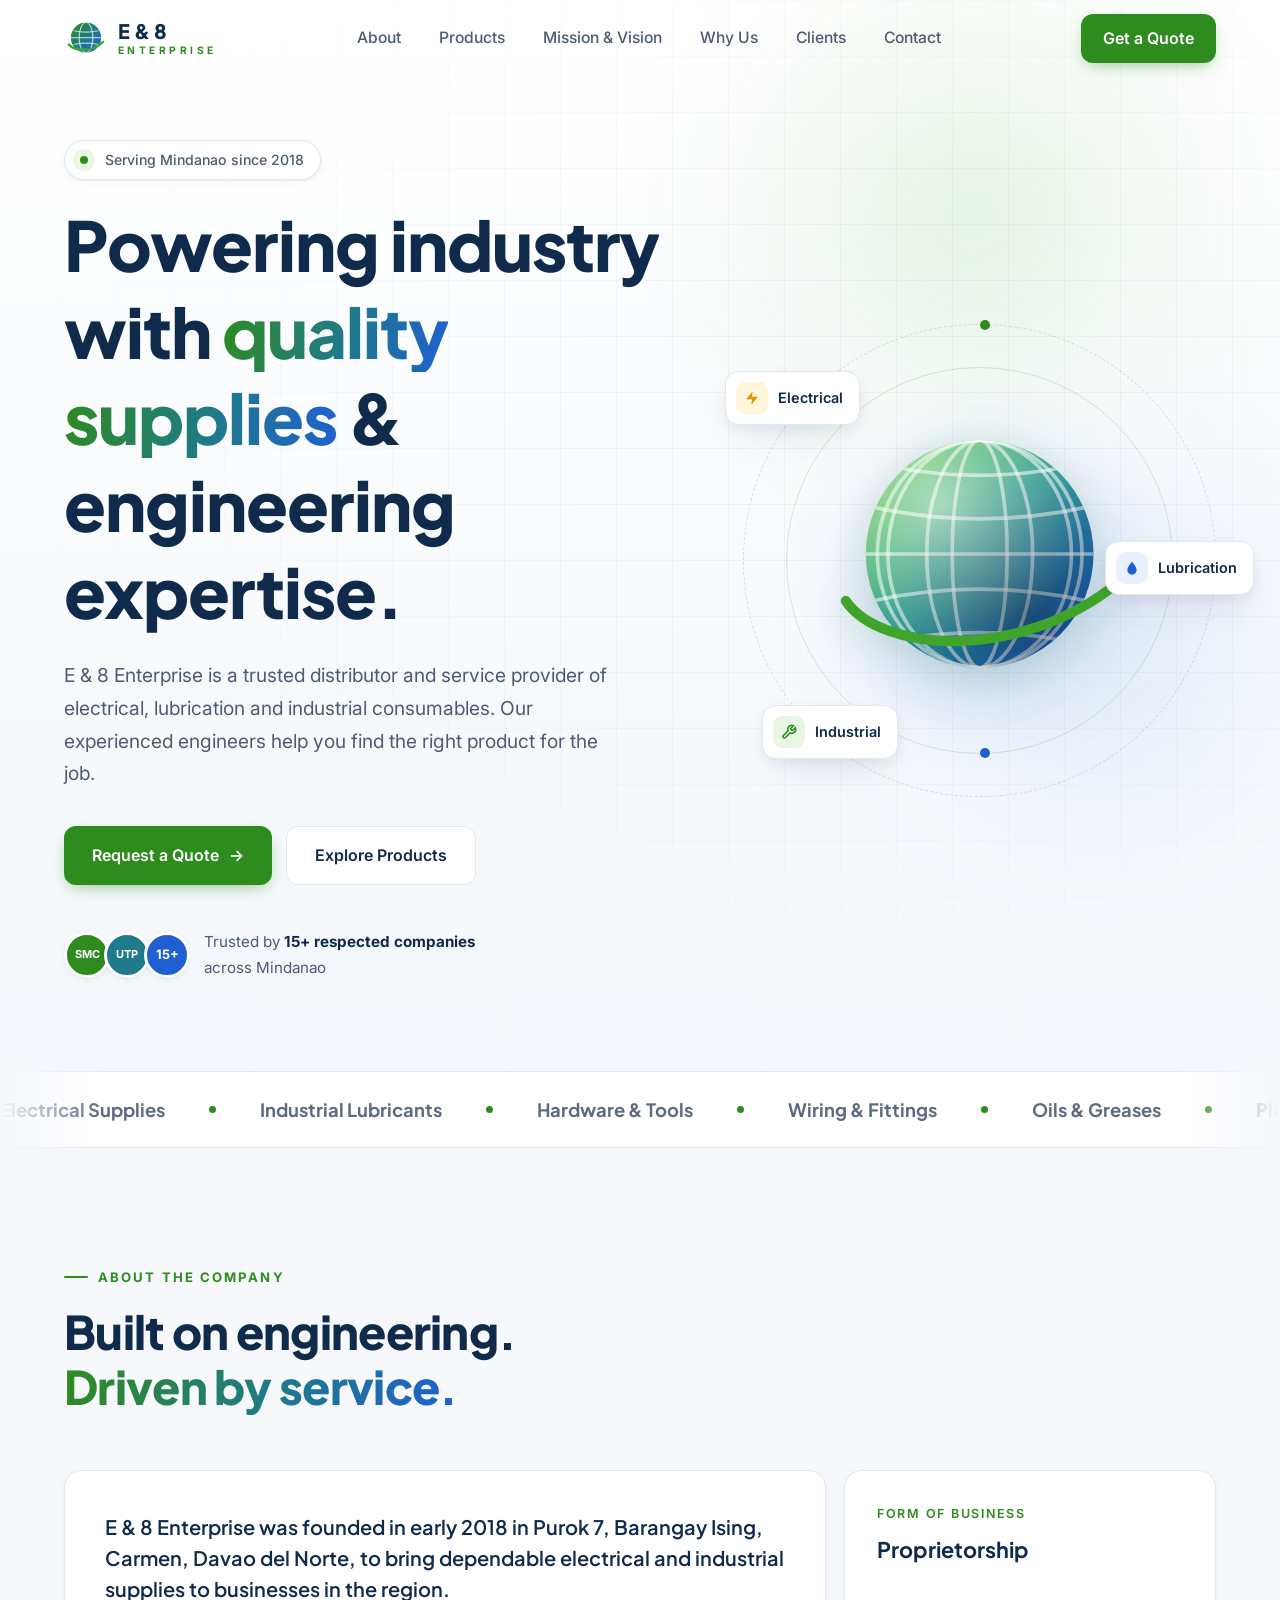
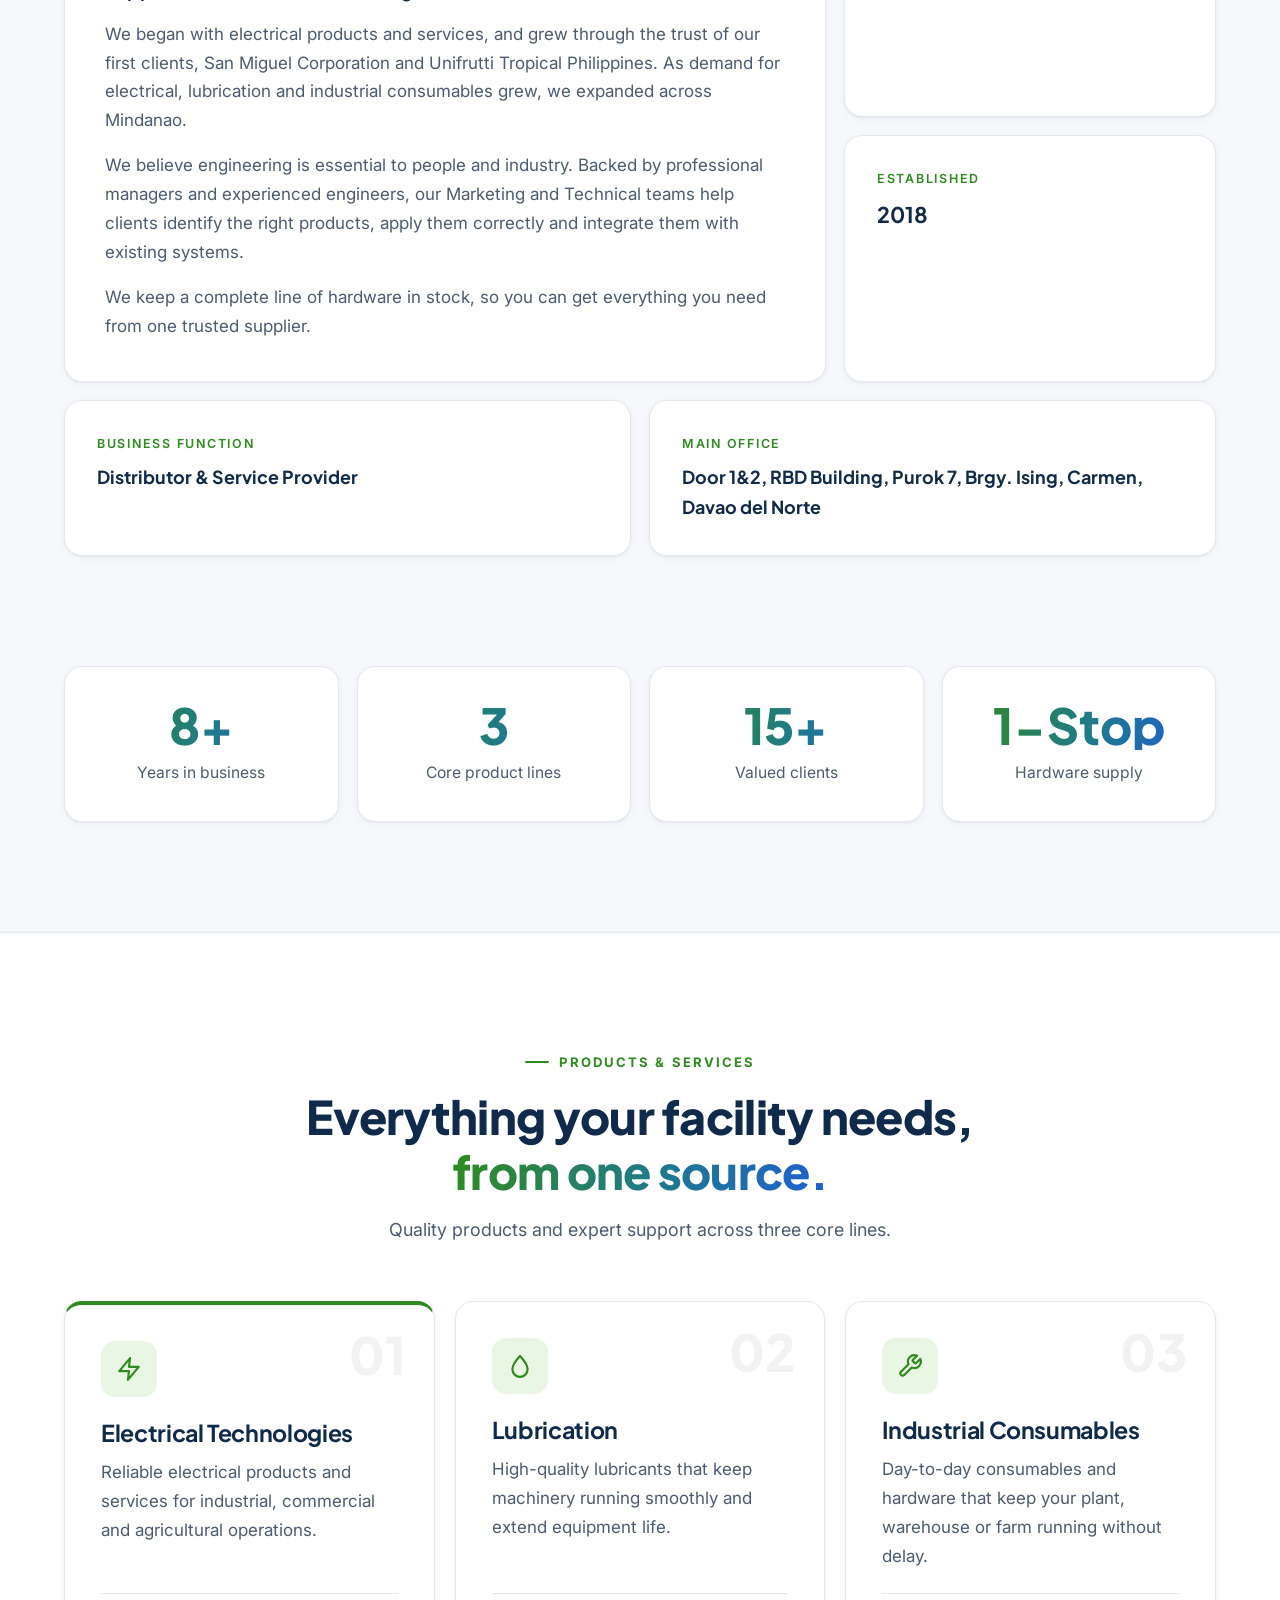
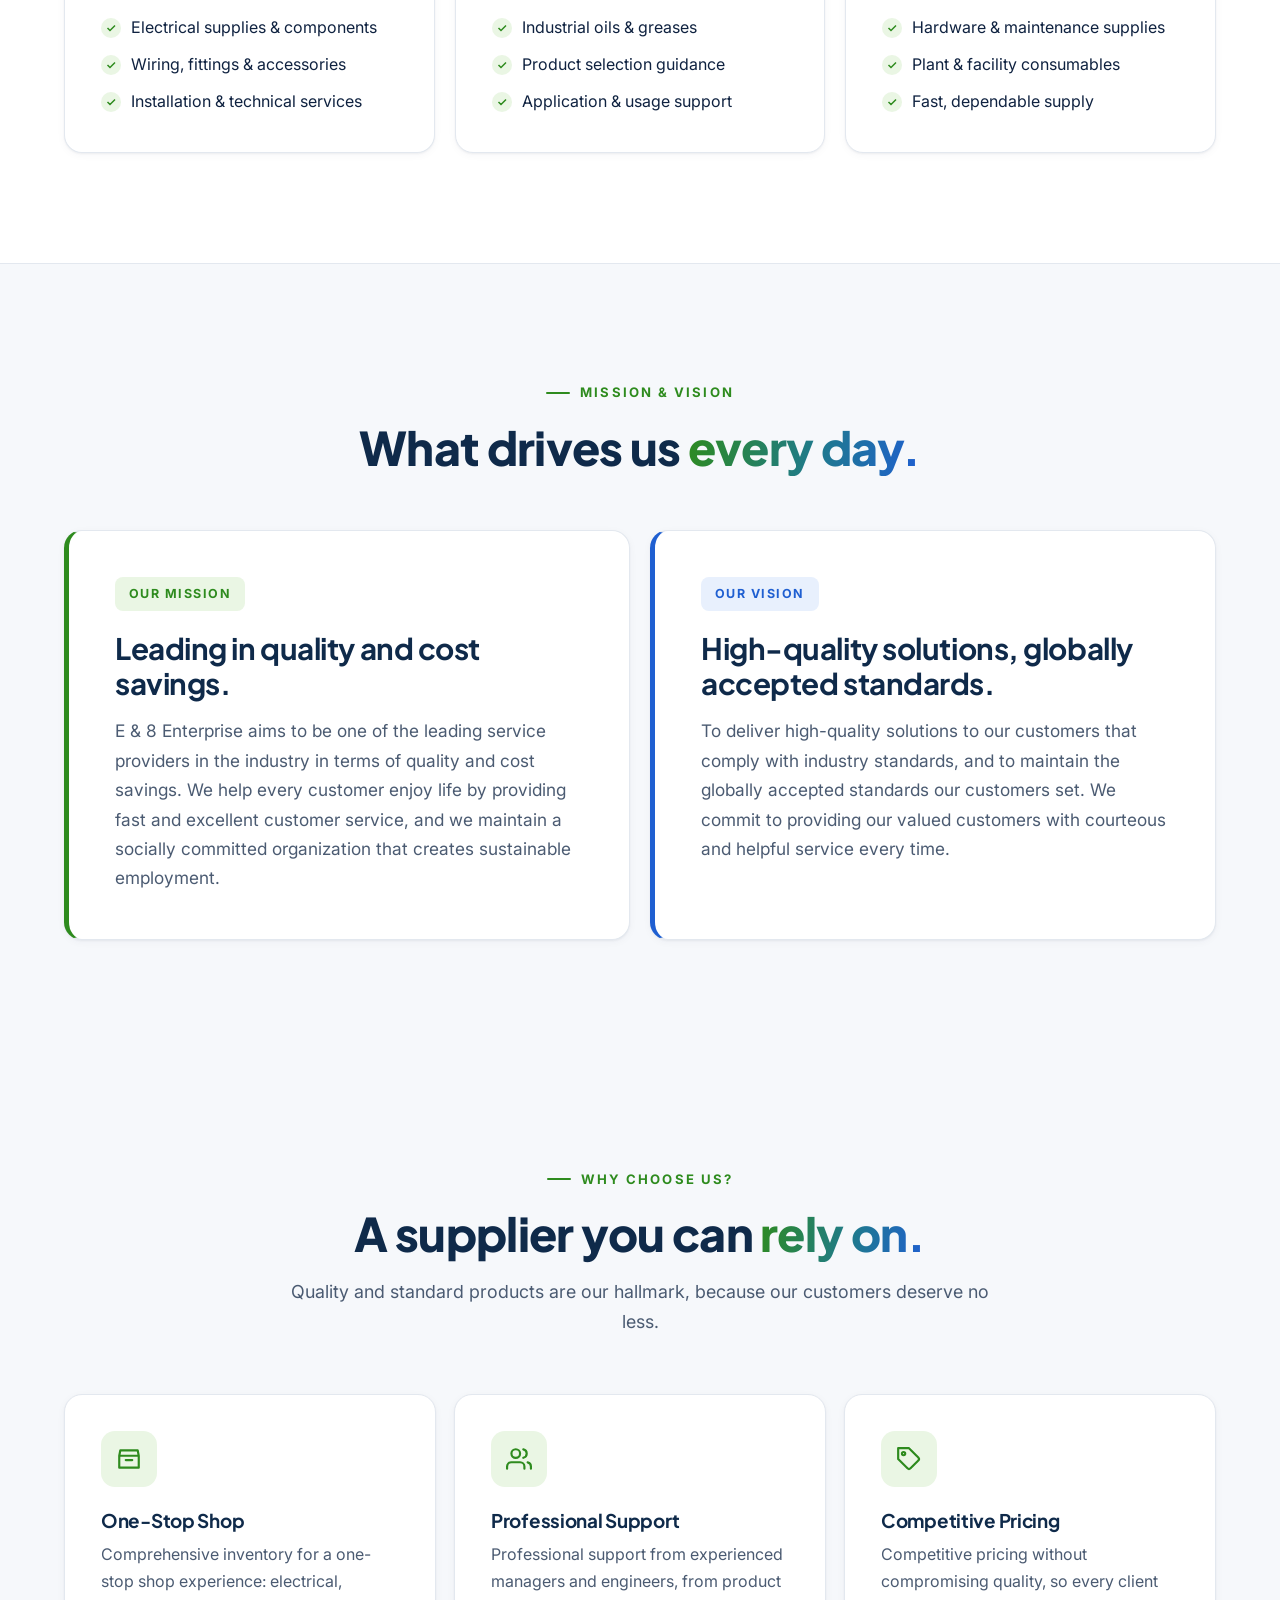
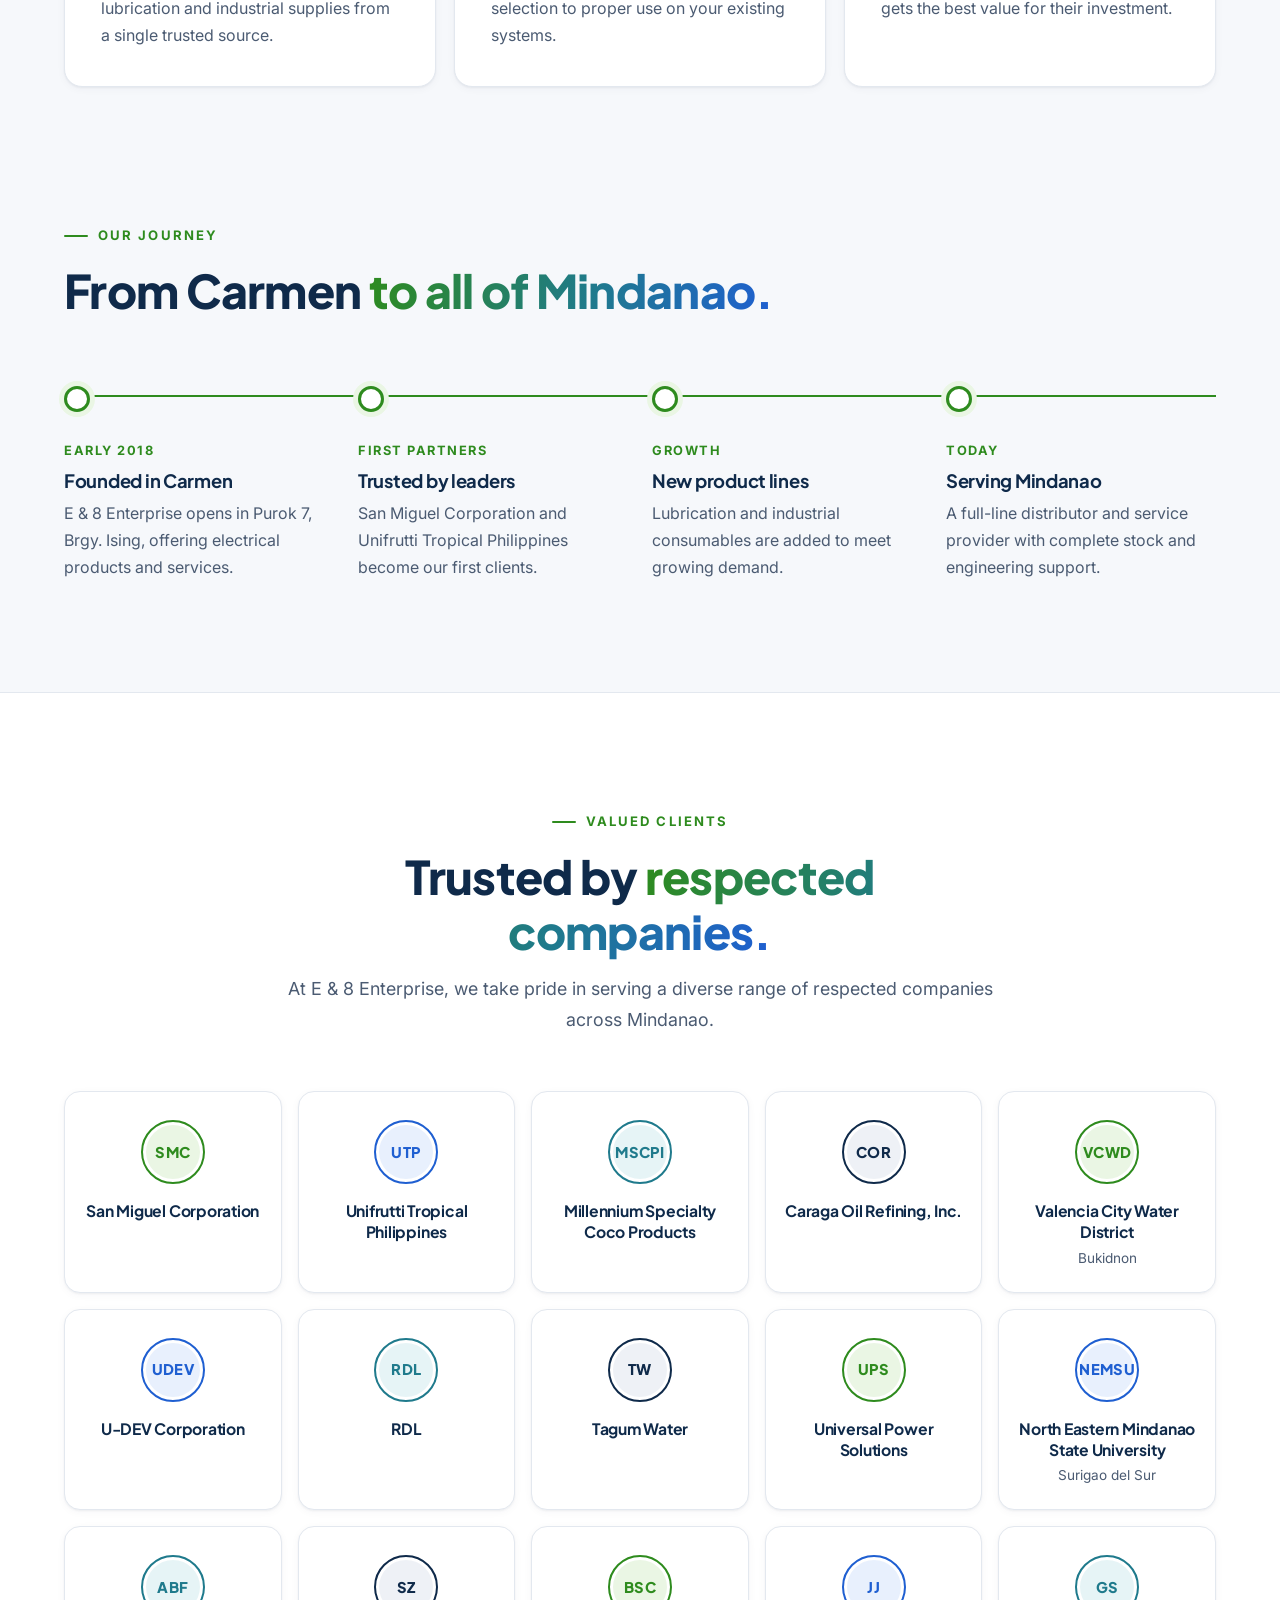
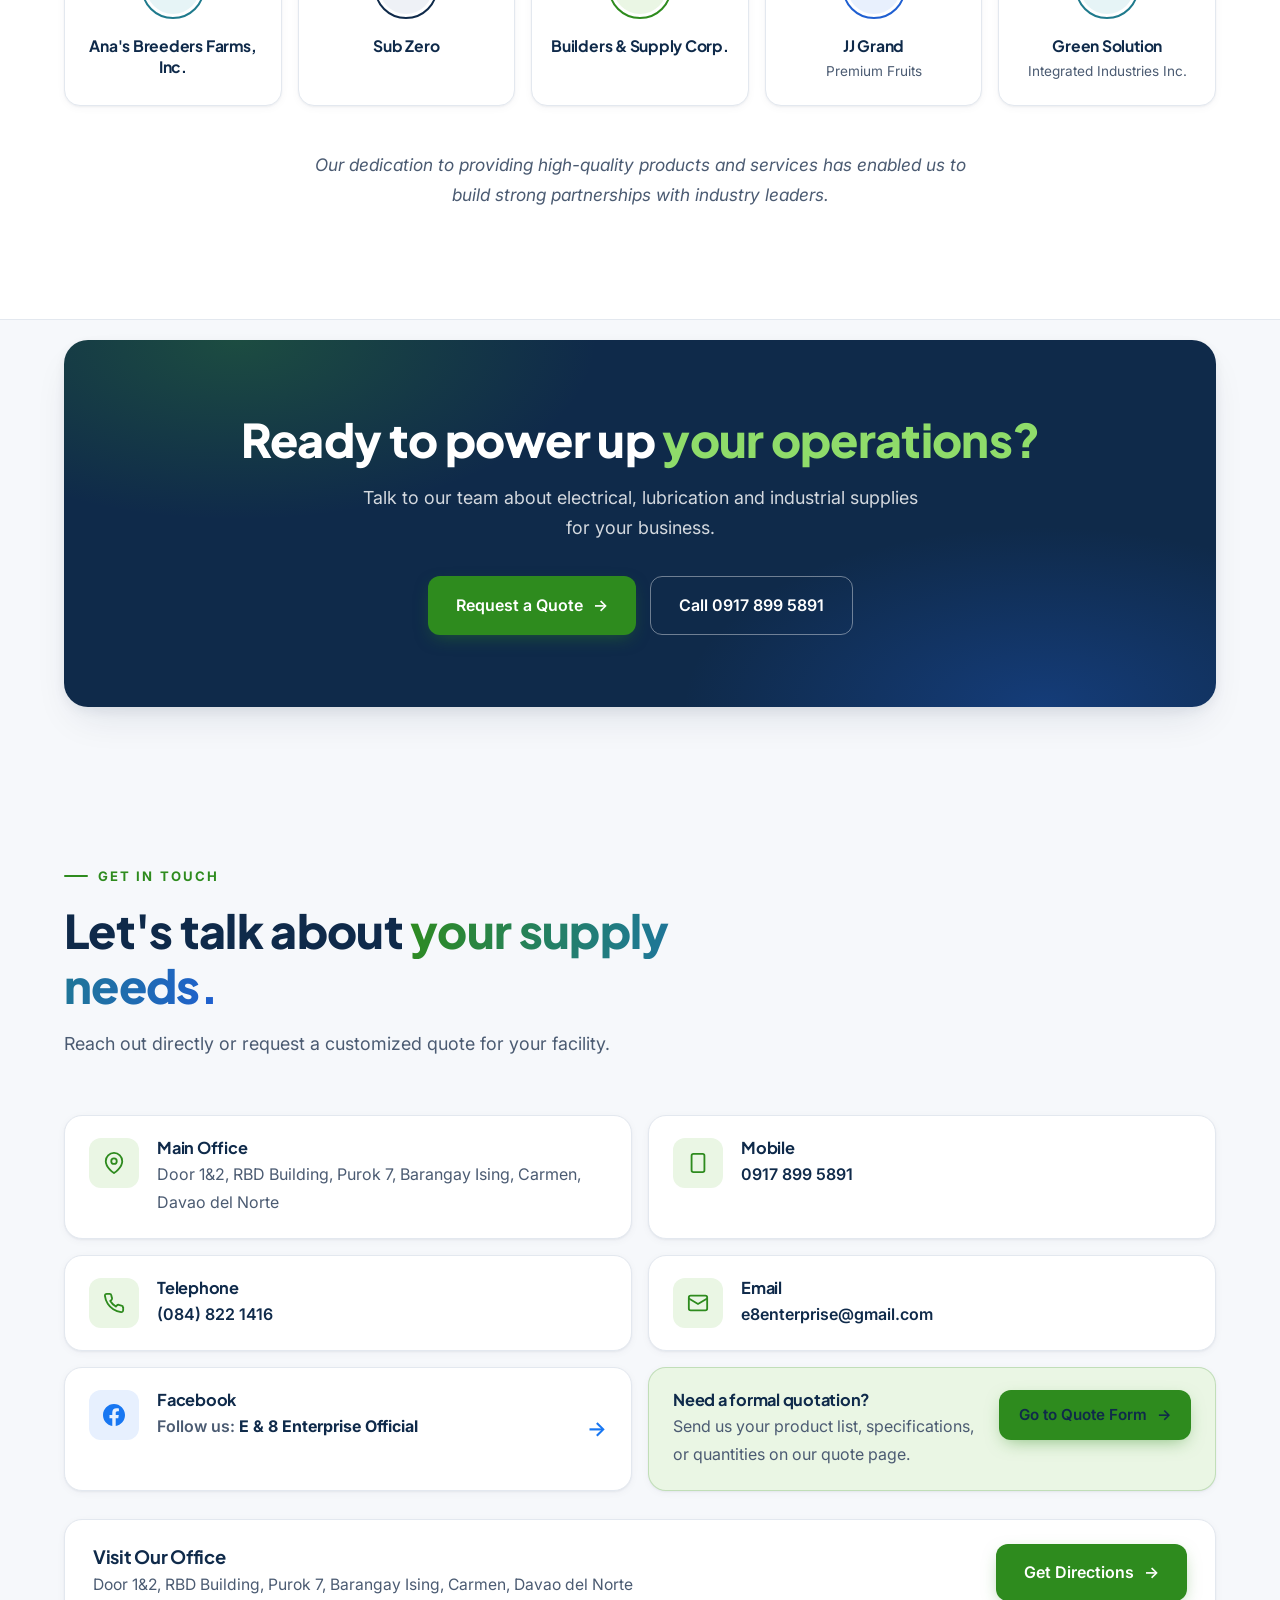
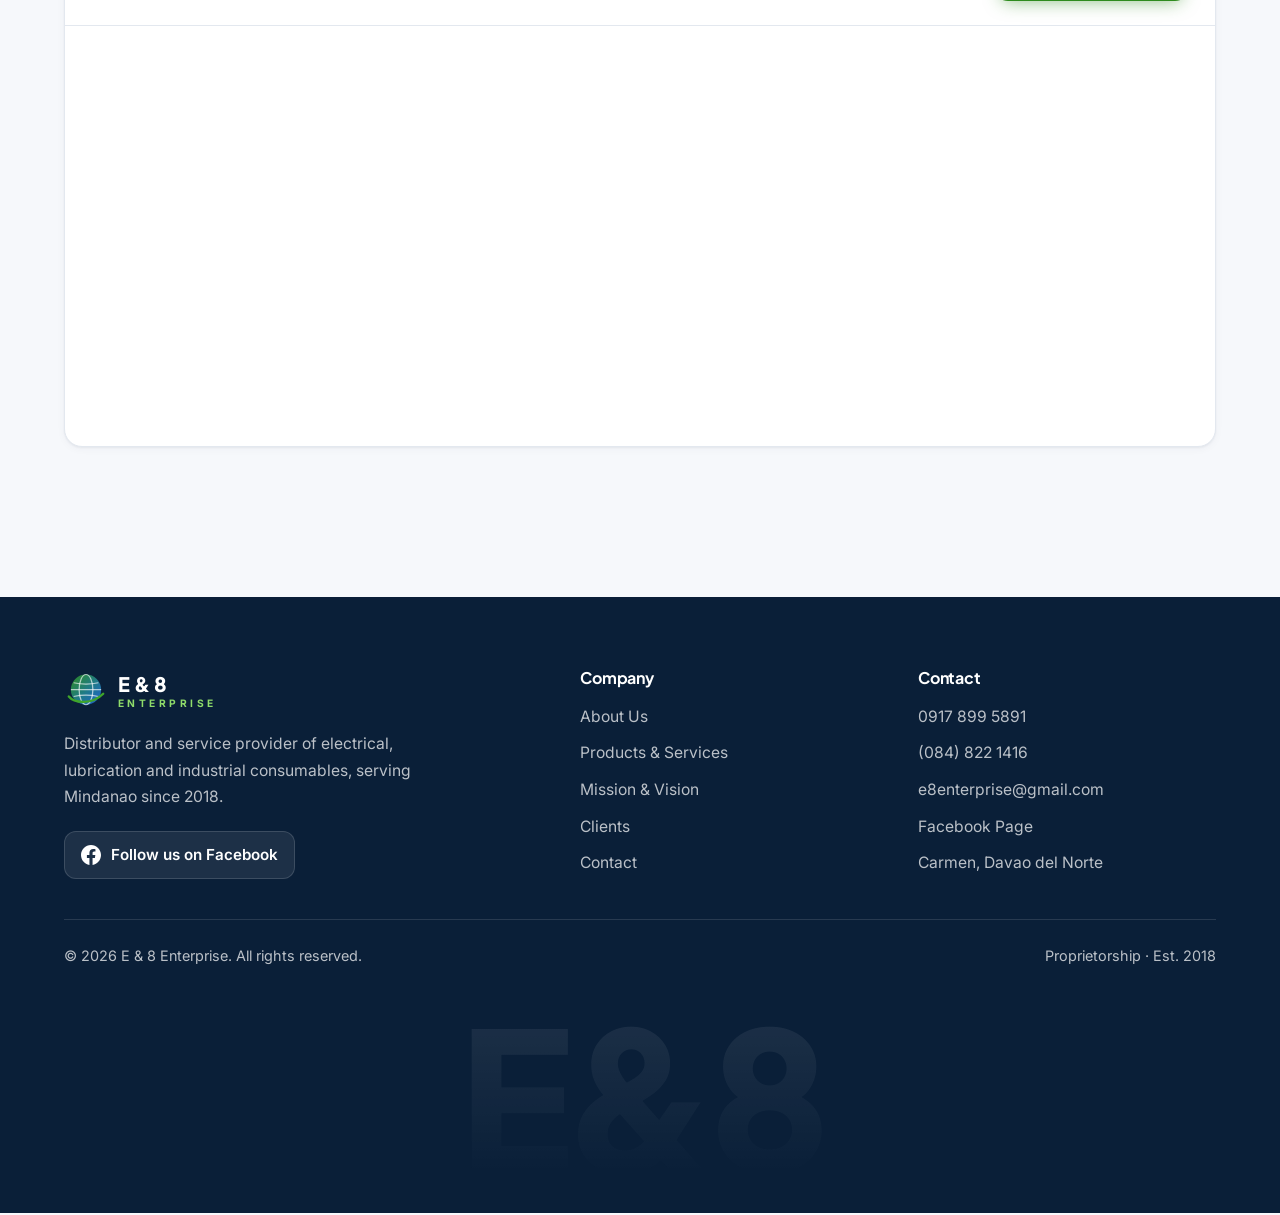
==== index.html @ b22566cd "Add files via upload" ====
<!doctype html>
<html lang="en">
<head>
  <meta charset="utf-8">
  <meta name="viewport" content="width=device-width, initial-scale=1, viewport-fit=cover">
  <title>E &amp; 8 Enterprise | Electrical, Lubrication &amp; Industrial Supply</title>
  <meta name="description" content="E &amp; 8 Enterprise is a distributor and service provider of electrical, lubrication and industrial consumables in Carmen, Davao del Norte, serving all of Mindanao since 2018.">
  <meta name="theme-color" content="#ffffff">

  <!-- Open Graph / Social Sharing -->
  <meta property="og:type" content="website">
  <meta property="og:title" content="E &amp; 8 Enterprise | Electrical, Lubrication &amp; Industrial Supply">
  <meta property="og:description" content="Trusted distributor and service provider of electrical, lubrication and industrial consumables serving Mindanao since 2018.">
  <meta property="og:locale" content="en_PH">

  <!-- Inline SVG Favicon -->
  <link rel="icon" type="image/svg+xml" href="data:image/svg+xml,%3Csvg xmlns='http://www.w3.org/2000/svg' viewBox='0 0 64 64'%3E%3Cdefs%3E%3ClinearGradient id='g' x1='0' y1='0' x2='1' y2='1'%3E%3Cstop offset='0%25' stop-color='%232e8b1e'/%3E%3Cstop offset='55%25' stop-color='%231f7a8c'/%3E%3Cstop offset='100%25' stop-color='%231f5fd1'/%3E%3C/linearGradient%3E%3C/defs%3E%3Ccircle cx='32' cy='30' r='22' fill='url(%23g)'/%3E%3Cellipse cx='32' cy='30' rx='10' ry='22' fill='none' stroke='%23fff' stroke-width='1.8' stroke-opacity='.65'/%3E%3Cpath d='M10 30h44M14 20q18 4 36 0M14 40q18-4 36 0' fill='none' stroke='%23fff' stroke-width='1.8' stroke-opacity='.65'/%3E%3Cpath d='M7 40c8 10 34 12 50-4' fill='none' stroke='%233fa52a' stroke-width='3.5' stroke-linecap='round'/%3E%3C/svg%3E">

  <!-- Structured Data for Local SEO -->
  <script type="application/ld+json">
  {
    "@context": "https://schema.org",
    "@type": "LocalBusiness",
    "name": "E & 8 Enterprise",
    "foundingDate": "2018",
    "description": "Distributor and service provider of electrical, lubrication and industrial consumables serving Mindanao.",
    "telephone": "+63-917-899-5891",
    "email": "e8enterprise@gmail.com",
    "address": {
      "@type": "PostalAddress",
      "streetAddress": "Door 1&2, RBD Building, Purok 7, Barangay Ising",
      "addressLocality": "Carmen",
      "addressRegion": "Davao del Norte",
      "addressCountry": "PH"
    },
    "sameAs": [
      "https://www.facebook.com/eand8enterpriseofficial"
    ]
  }
  </script>

  <link rel="preconnect" href="https://fonts.googleapis.com">
  <link rel="preconnect" href="https://fonts.gstatic.com" crossorigin>
  <link href="https://fonts.googleapis.com/css2?family=Plus+Jakarta+Sans:wght@500;600;700;800&family=Inter:wght@400;500;600&display=swap" rel="stylesheet">
  <link rel="stylesheet" href="styles.css">
</head>
<body>
  <div class="progress" id="progress"></div>

  <!-- NAV -->
  <div class="nav-wrap" id="navWrap">
    <nav class="nav">
      <a href="index.html" class="logo" aria-label="E &amp; 8 Enterprise home">
        <svg viewBox="0 0 64 64" aria-hidden="true">
          <defs>
            <linearGradient id="logoGrad" x1="0" y1="0" x2="1" y2="1">
              <stop offset="0%" stop-color="#2e8b1e"/>
              <stop offset="55%" stop-color="#1f7a8c"/>
              <stop offset="100%" stop-color="#1f5fd1"/>
            </linearGradient>
          </defs>
          <circle cx="32" cy="30" r="22" fill="url(#logoGrad)"/>
          <ellipse cx="32" cy="30" rx="10" ry="22" fill="none" stroke="#fff" stroke-width="1.8" stroke-opacity=".65"/>
          <path d="M10 30h44M14 20q18 4 36 0M14 40q18-4 36 0" fill="none" stroke="#fff" stroke-width="1.8" stroke-opacity=".65"/>
          <path d="M7 40c8 10 34 12 50-4" fill="none" stroke="#3fa52a" stroke-width="3.5" stroke-linecap="round"/>
        </svg>
        <span><b>E &amp; 8</b><small>ENTERPRISE</small></span>
      </a>

      <ul class="nav-links" id="navLinks">
        <li><a href="#about">About</a></li>
        <li><a href="#products">Products</a></li>
        <li><a href="#mission">Mission &amp; Vision</a></li>
        <li><a href="#why">Why Us</a></li>
        <li><a href="#clients">Clients</a></li>
        <li><a href="#contact">Contact</a></li>
        <li class="menu-fb"><a href="https://www.facebook.com/eand8enterpriseofficial" target="_blank" rel="noopener">Facebook Page</a></li>
      </ul>

      <a href="public.html" class="btn btn-primary nav-cta magnetic" style="padding:11px 22px">Get a Quote</a>
      <button class="menu-btn" id="menuBtn" aria-label="Open menu" aria-expanded="false"></button>
    </nav>
  </div>

  <!-- HERO -->
  <section class="hero" id="home">
    <div class="aurora" aria-hidden="true"><span></span><span></span></div>
    <div class="container">
      <div>
        <span class="pill reveal"><span class="dot"></span>Serving Mindanao since 2018</span>
        <h1 class="split" data-split>Powering industry with <span class="grad-text">quality supplies</span> &amp; engineering expertise.</h1>
        <p class="lead reveal" style="--d:.5s">E &amp; 8 Enterprise is a trusted distributor and service provider of electrical, lubrication and industrial consumables. Our experienced engineers help you find the right product for the job.</p>
        <div class="hero-actions reveal" style="--d:.65s">
          <a href="public.html" class="btn btn-primary magnetic">Request a Quote <span class="arrow">→</span></a>
          <a href="#products" class="btn btn-ghost magnetic">Explore Products</a>
        </div>
        <div class="hero-trust reveal" style="--d:.8s">
          <div class="avatars"><span>SMC</span><span>UTP</span><span>15+</span></div>
          <div>Trusted by <b>15+ respected companies</b><br>across Mindanao</div>
        </div>
      </div>

      <div class="globe-stage reveal" style="--d:.3s" aria-hidden="true">
        <div class="globe-tilt" id="globe">
          <div class="ring"></div>
          <div class="ring r2"></div>
          <svg class="globe-svg" viewBox="0 0 96 96">
            <defs>
              <linearGradient id="gg" x1="0" y1="0" x2="1" y2="1">
                <stop offset="0" stop-color="#6bd43f"/>
                <stop offset=".45" stop-color="#2a9a8a"/>
                <stop offset="1" stop-color="#1a4fd0"/>
              </linearGradient>
              <radialGradient id="gs" cx=".32" cy=".28" r=".65">
                <stop offset="0" stop-color="#fff" stop-opacity=".55"/>
                <stop offset="1" stop-color="#fff" stop-opacity="0"/>
              </radialGradient>
              <radialGradient id="gd" cx=".7" cy=".75" r=".6">
                <stop offset="0" stop-color="#000" stop-opacity=".35"/>
                <stop offset="1" stop-color="#000" stop-opacity="0"/>
              </radialGradient>
              <clipPath id="gc"><circle cx="48" cy="46" r="34"/></clipPath>
            </defs>
            <circle cx="48" cy="46" r="34" fill="url(#gg)"/>
            <g clip-path="url(#gc)" fill="none" stroke="#fff" stroke-opacity=".55" stroke-width="1.1">
              <path d="M14 46h68M16 32q32 7 64 0M16 60q32-7 64 0M22 20q26 5 52 0M22 72q26-5 52 0"/>
              <ellipse cx="48" cy="46" ry="34" rx="34"><animate attributeName="rx" values="34;24;0;24;34" dur="8s" repeatCount="indefinite"/></ellipse>
              <ellipse cx="48" cy="46" ry="34" rx="24"><animate attributeName="rx" values="34;24;0;24;34" dur="8s" begin="-2s" repeatCount="indefinite"/></ellipse>
              <ellipse cx="48" cy="46" ry="34" rx="0"><animate attributeName="rx" values="34;24;0;24;34" dur="8s" begin="-4s" repeatCount="indefinite"/></ellipse>
              <ellipse cx="48" cy="46" ry="34" rx="24"><animate attributeName="rx" values="34;24;0;24;34" dur="8s" begin="-6s" repeatCount="indefinite"/></ellipse>
            </g>
            <circle cx="48" cy="46" r="34" fill="url(#gd)"/>
            <circle cx="48" cy="46" r="34" fill="url(#gs)"/>
            <path d="M8 60c10 15 52 19 82-6" fill="none" stroke="#3fa52a" stroke-width="3" stroke-linecap="round" stroke-dasharray="120" stroke-dashoffset="120">
              <animate attributeName="stroke-dashoffset" from="120" to="0" dur="1.6s" begin=".6s" fill="freeze" calcMode="spline" keySplines=".2 .7 .2 1" keyTimes="0;1"/>
            </path>
          </svg>
          <div class="chip c1"><i><svg width="16" height="16" viewBox="0 0 24 24" fill="currentColor"><path d="M13 2 3 14h9l-1 8 10-12h-9l1-8z"/></svg></i>Electrical</div>
          <div class="chip c2"><i><svg width="16" height="16" viewBox="0 0 24 24" fill="currentColor"><path d="M12 2.7S5 10 5 15a7 7 0 0 0 14 0c0-5-7-12.3-7-12.3z"/></svg></i>Lubrication</div>
          <div class="chip c3"><i><svg width="16" height="16" viewBox="0 0 24 24" fill="none" stroke="currentColor" stroke-width="2.4" stroke-linecap="round"><path d="M14.7 6.3a1 1 0 0 0 0 1.4l1.6 1.6a1 1 0 0 0 1.4 0l3.8-3.8a6 6 0 0 1-7.9 7.9l-6.9 6.9a2.1 2.1 0 0 1-3-3l6.9-6.9a6 6 0 0 1 7.9-7.9z"/></svg></i>Industrial</div>
        </div>
      </div>
    </div>
  </section>

  <!-- MARQUEE -->
  <div class="marquee" aria-hidden="true">
    <div class="marquee-track">
      <span>Electrical Supplies</span><span>Industrial Lubricants</span><span>Hardware &amp; Tools</span><span>Wiring &amp; Fittings</span><span>Oils &amp; Greases</span><span>Plant Consumables</span><span>Technical Services</span>
      <span>Electrical Supplies</span><span>Industrial Lubricants</span><span>Hardware &amp; Tools</span><span>Wiring &amp; Fittings</span><span>Oils &amp; Greases</span><span>Plant Consumables</span><span>Technical Services</span>
    </div>
  </div>

  <!-- ABOUT -->
  <section class="section" id="about">
    <div class="container">
      <div class="head reveal">
        <span class="eyebrow">About the Company</span>
        <h2>Built on engineering.<br><span class="grad-text">Driven by service.</span></h2>
      </div>
      <div class="bento">
        <div class="card b-story reveal">
          <p class="big">E &amp; 8 Enterprise was founded in early 2018 in Purok 7, Barangay Ising, Carmen, Davao del Norte, to bring dependable electrical and industrial supplies to businesses in the region.</p>
          <p>We began with electrical products and services, and grew through the trust of our first clients, San Miguel Corporation and Unifrutti Tropical Philippines. As demand for electrical, lubrication and industrial consumables grew, we expanded across Mindanao.</p>
          <p>We believe engineering is essential to people and industry. Backed by professional managers and experienced engineers, our Marketing and Technical teams help clients identify the right products, apply them correctly and integrate them with existing systems.</p>
          <p>We keep a complete line of hardware in stock, so you can get everything you need from one trusted supplier.</p>
        </div>
        <div class="card b-fact reveal" style="--d:.1s"><div class="label">Form of Business</div><div class="value">Proprietorship</div></div>
        <div class="card b-fact reveal" style="--d:.2s"><div class="label">Established</div><div class="value">2018</div></div>
        <div class="card b-wide reveal" style="--d:.1s"><div class="label">Business Function</div><div class="value">Distributor &amp; Service Provider</div></div>
        <div class="card b-wide reveal" style="--d:.2s"><div class="label">Main Office</div><div class="value">Door 1&amp;2, RBD Building, Purok 7, Brgy. Ising, Carmen, Davao del Norte</div></div>
      </div>
    </div>
  </section>

  <!-- STATS -->
  <section class="section" style="padding-top:0">
    <div class="container stats">
      <div class="card stat reveal"><strong class="grad-text"><span data-count="0" data-years>0</span>+</strong><span>Years in business</span></div>
      <div class="card stat reveal" style="--d:.1s"><strong class="grad-text"><span data-count="3">0</span></strong><span>Core product lines</span></div>
      <div class="card stat reveal" style="--d:.2s"><strong class="grad-text"><span data-count="15">0</span>+</strong><span>Valued clients</span></div>
      <div class="card stat reveal" style="--d:.3s"><strong class="grad-text">1-Stop</strong><span>Hardware supply</span></div>
    </div>
  </section>

  <!-- PRODUCTS -->
  <section class="section alt" id="products">
    <div class="container">
      <div class="head center reveal">
        <span class="eyebrow">Products &amp; Services</span>
        <h2>Everything your facility needs, <span class="grad-text">from one source.</span></h2>
        <p>Quality products and expert support across three core lines.</p>
      </div>
      <div class="products">
        <div class="card product featured reveal">
          <span class="num">01</span>
          <div class="icon"><svg width="26" height="26" viewBox="0 0 24 24" fill="none" stroke="currentColor" stroke-width="2" stroke-linecap="round" stroke-linejoin="round"><path d="M13 2 3 14h9l-1 8 10-12h-9l1-8z"/></svg></div>
          <h3>Electrical Technologies</h3>
          <p>Reliable electrical products and services for industrial, commercial and agricultural operations.</p>
          <ul>
            <li>Electrical supplies &amp; components</li>
            <li>Wiring, fittings &amp; accessories</li>
            <li>Installation &amp; technical services</li>
          </ul>
        </div>
        <div class="card product reveal" style="--d:.12s">
          <span class="num">02</span>
          <div class="icon"><svg width="26" height="26" viewBox="0 0 24 24" fill="none" stroke="currentColor" stroke-width="2" stroke-linecap="round" stroke-linejoin="round"><path d="M12 2.7S5 10 5 15a7 7 0 0 0 14 0c0-5-7-12.3-7-12.3z"/></svg></div>
          <h3>Lubrication</h3>
          <p>High-quality lubricants that keep machinery running smoothly and extend equipment life.</p>
          <ul>
            <li>Industrial oils &amp; greases</li>
            <li>Product selection guidance</li>
            <li>Application &amp; usage support</li>
          </ul>
        </div>
        <div class="card product reveal" style="--d:.24s">
          <span class="num">03</span>
          <div class="icon"><svg width="26" height="26" viewBox="0 0 24 24" fill="none" stroke="currentColor" stroke-width="2" stroke-linecap="round" stroke-linejoin="round"><path d="M14.7 6.3a1 1 0 0 0 0 1.4l1.6 1.6a1 1 0 0 0 1.4 0l3.8-3.8a6 6 0 0 1-7.9 7.9l-6.9 6.9a2.1 2.1 0 0 1-3-3l6.9-6.9a6 6 0 0 1 7.9-7.9z"/></svg></div>
          <h3>Industrial Consumables</h3>
          <p>Day-to-day consumables and hardware that keep your plant, warehouse or farm running without delay.</p>
          <ul>
            <li>Hardware &amp; maintenance supplies</li>
            <li>Plant &amp; facility consumables</li>
            <li>Fast, dependable supply</li>
          </ul>
        </div>
      </div>
    </div>
  </section>

  <!-- MISSION & VISION -->
  <section class="section" id="mission">
    <div class="container">
      <div class="head center reveal">
        <span class="eyebrow">Mission &amp; Vision</span>
        <h2>What drives us <span class="grad-text">every day.</span></h2>
      </div>
      <div class="mv">
        <div class="card mission reveal">
          <span class="tag">Our Mission</span>
          <h3>Leading in quality and cost savings.</h3>
          <p>E &amp; 8 Enterprise aims to be one of the leading service providers in the industry in terms of quality and cost savings. We help every customer enjoy life by providing fast and excellent customer service, and we maintain a socially committed organization that creates sustainable employment.</p>
        </div>
        <div class="card vision reveal" style="--d:.15s">
          <span class="tag">Our Vision</span>
          <h3>High-quality solutions, globally accepted standards.</h3>
          <p>To deliver high-quality solutions to our customers that comply with industry standards, and to maintain the globally accepted standards our customers set. We commit to providing our valued customers with courteous and helpful service every time.</p>
        </div>
      </div>
    </div>
  </section>

  <!-- WHY US -->
  <section class="section" id="why">
    <div class="container">
      <div class="head center reveal">
        <span class="eyebrow">Why Choose Us?</span>
        <h2>A supplier you can <span class="grad-text">rely on.</span></h2>
        <p>Quality and standard products are our hallmark, because our customers deserve no less.</p>
      </div>
      <div class="why">
        <div class="card reveal">
          <div class="icon"><svg width="26" height="26" viewBox="0 0 24 24" fill="none" stroke="currentColor" stroke-width="2" stroke-linecap="round" stroke-linejoin="round"><path d="M3 9l1-5h16l1 5M3 9h18v11H3zM9 13h6"/></svg></div>
          <h4>One-Stop Shop</h4>
          <p>Comprehensive inventory for a one-stop shop experience: electrical, lubrication and industrial supplies from a single trusted source.</p>
        </div>
        <div class="card reveal" style="--d:.1s">
          <div class="icon"><svg width="26" height="26" viewBox="0 0 24 24" fill="none" stroke="currentColor" stroke-width="2" stroke-linecap="round" stroke-linejoin="round"><path d="M17 21v-2a4 4 0 0 0-4-4H5a4 4 0 0 0-4 4v2"/><circle cx="9" cy="7" r="4"/><path d="M23 21v-2a4 4 0 0 0-3-3.9M16 3.1a4 4 0 0 1 0 7.8"/></svg></div>
          <h4>Professional Support</h4>
          <p>Professional support from experienced managers and engineers, from product selection to proper use on your existing systems.</p>
        </div>
        <div class="card reveal" style="--d:.2s">
          <div class="icon"><svg width="26" height="26" viewBox="0 0 24 24" fill="none" stroke="currentColor" stroke-width="2" stroke-linecap="round" stroke-linejoin="round"><path d="M20.6 13.4l-7.2 7.2a2 2 0 0 1-2.8 0L2 12V2h10l8.6 8.6a2 2 0 0 1 0 2.8z"/><circle cx="7" cy="7" r="1.5"/></svg></div>
          <h4>Competitive Pricing</h4>
          <p>Competitive pricing without compromising quality, so every client gets the best value for their investment.</p>
        </div>
      </div>
    </div>
  </section>

  <!-- JOURNEY -->
  <section class="section" style="padding-top:20px">
    <div class="container">
      <div class="head reveal">
        <span class="eyebrow">Our Journey</span>
        <h2>From Carmen <span class="grad-text">to all of Mindanao.</span></h2>
      </div>
      <div class="timeline reveal" id="timeline">
        <div class="bar"></div>
        <div class="tl"><span class="when">Early 2018</span><h4>Founded in Carmen</h4><p>E &amp; 8 Enterprise opens in Purok 7, Brgy. Ising, offering electrical products and services.</p></div>
        <div class="tl"><span class="when">First Partners</span><h4>Trusted by leaders</h4><p>San Miguel Corporation and Unifrutti Tropical Philippines become our first clients.</p></div>
        <div class="tl"><span class="when">Growth</span><h4>New product lines</h4><p>Lubrication and industrial consumables are added to meet growing demand.</p></div>
        <div class="tl"><span class="when">Today</span><h4>Serving Mindanao</h4><p>A full-line distributor and service provider with complete stock and engineering support.</p></div>
      </div>
    </div>
  </section>

  <!-- CLIENTS -->
  <section class="section alt" id="clients">
    <div class="container">
      <div class="head center reveal">
        <span class="eyebrow">Valued Clients</span>
        <h2>Trusted by <span class="grad-text">respected companies.</span></h2>
        <p>At E &amp; 8 Enterprise, we take pride in serving a diverse range of respected companies across Mindanao.</p>
      </div>
      <div class="client-grid">
        <div class="client reveal" data-logo="clients/san-miguel" style="--d:0.00s"><div class="client-logo"><b class="mono c0">SMC</b></div><div class="client-name"><h4>San Miguel Corporation</h4></div></div>
        <div class="client reveal" data-logo="clients/unifrutti" style="--d:0.06s"><div class="client-logo"><b class="mono c1">UTP</b></div><div class="client-name"><h4>Unifrutti Tropical Philippines</h4></div></div>
        <div class="client reveal" data-logo="clients/mscpi" style="--d:0.12s"><div class="client-logo"><b class="mono c2">MSCPI</b></div><div class="client-name"><h4>Millennium Specialty Coco Products</h4></div></div>
        <div class="client reveal" data-logo="clients/caraga-oil" style="--d:0.18s"><div class="client-logo"><b class="mono c3">COR</b></div><div class="client-name"><h4>Caraga Oil Refining, Inc.</h4></div></div>
        <div class="client reveal" data-logo="clients/valencia-water" style="--d:0.24s"><div class="client-logo"><b class="mono c0">VCWD</b></div><div class="client-name"><h4>Valencia City Water District</h4><span>Bukidnon</span></div></div>
        <div class="client reveal" data-logo="clients/u-dev" style="--d:0.00s"><div class="client-logo"><b class="mono c1">UDEV</b></div><div class="client-name"><h4>U-DEV Corporation</h4></div></div>
        <div class="client reveal" data-logo="clients/rdl" style="--d:0.06s"><div class="client-logo"><b class="mono c2">RDL</b></div><div class="client-name"><h4>RDL</h4></div></div>
        <div class="client reveal" data-logo="clients/tagum-water" style="--d:0.12s"><div class="client-logo"><b class="mono c3">TW</b></div><div class="client-name"><h4>Tagum Water</h4></div></div>
        <div class="client reveal" data-logo="clients/universal-power" style="--d:0.18s"><div class="client-logo"><b class="mono c0">UPS</b></div><div class="client-name"><h4>Universal Power Solutions</h4></div></div>
        <div class="client reveal" data-logo="clients/nemsu" style="--d:0.24s"><div class="client-logo"><b class="mono c1">NEMSU</b></div><div class="client-name"><h4>North Eastern Mindanao State University</h4><span>Surigao del Sur</span></div></div>
        <div class="client reveal" data-logo="clients/anas-breeders" style="--d:0.00s"><div class="client-logo"><b class="mono c2">ABF</b></div><div class="client-name"><h4>Ana's Breeders Farms, Inc.</h4></div></div>
        <div class="client reveal" data-logo="clients/sub-zero" style="--d:0.06s"><div class="client-logo"><b class="mono c3">SZ</b></div><div class="client-name"><h4>Sub Zero</h4></div></div>
        <div class="client reveal" data-logo="clients/builders-supply" style="--d:0.12s"><div class="client-logo"><b class="mono c0">BSC</b></div><div class="client-name"><h4>Builders &amp; Supply Corp.</h4></div></div>
        <div class="client reveal" data-logo="clients/jj-grand" style="--d:0.18s"><div class="client-logo"><b class="mono c1">JJ</b></div><div class="client-name"><h4>JJ Grand</h4><span>Premium Fruits</span></div></div>
        <div class="client reveal" data-logo="clients/green-solution" style="--d:0.24s"><div class="client-logo"><b class="mono c2">GS</b></div><div class="client-name"><h4>Green Solution</h4><span>Integrated Industries Inc.</span></div></div>
      </div>
      <p class="clients-note reveal">Our dedication to providing high-quality products and services has enabled us to build strong partnerships with industry leaders.</p>
    </div>
  </section>

  <!-- CTA -->
  <section class="section" style="padding-top:20px;padding-bottom:40px">
    <div class="container">
      <div class="cta reveal">
        <h2>Ready to power up <span class="grad-text">your operations?</span></h2>
        <p>Talk to our team about electrical, lubrication and industrial supplies for your business.</p>
        <div class="hero-actions">
          <a href="public.html" class="btn btn-primary magnetic">Request a Quote <span class="arrow">→</span></a>
          <a href="tel:+639178995891" class="btn btn-ghost magnetic">Call 0917 899 5891</a>
        </div>
      </div>
    </div>
  </section>

  <!-- GET IN TOUCH (CONTACT INFO & LOCATION) -->
  <section class="section" id="contact">
    <div class="container">
      <div class="head reveal">
        <span class="eyebrow">Get in Touch</span>
        <h2>Let's talk about <span class="grad-text">your supply needs.</span></h2>
        <p>Reach out directly or request a customized quote for your facility.</p>
      </div>
      <div class="contact-overview">
        <div class="info-grid">
          <div class="card reveal">
            <div class="icon"><svg width="22" height="22" viewBox="0 0 24 24" fill="none" stroke="currentColor" stroke-width="2"><path d="M21 10c0 7-9 13-9 13S3 17 3 10a9 9 0 0 1 18 0z"/><circle cx="12" cy="10" r="3"/></svg></div>
            <div><h4>Main Office</h4><p>Door 1&amp;2, RBD Building, Purok 7, Barangay Ising, Carmen, Davao del Norte</p></div>
          </div>
          <div class="card reveal" style="--d:.08s">
            <div class="icon"><svg width="22" height="22" viewBox="0 0 24 24" fill="none" stroke="currentColor" stroke-width="2"><rect x="5" y="2" width="14" height="20" rx="2"/><path d="M12 18h.01"/></svg></div>
            <div><h4>Mobile</h4><p><a href="tel:+639178995891">0917 899 5891</a></p></div>
          </div>
          <div class="card reveal" style="--d:.16s">
            <div class="icon"><svg width="22" height="22" viewBox="0 0 24 24" fill="none" stroke="currentColor" stroke-width="2"><path d="M22 16.9v3a2 2 0 0 1-2.2 2 19.8 19.8 0 0 1-8.6-3.1 19.5 19.5 0 0 1-6-6A19.8 19.8 0 0 1 2.1 4.2 2 2 0 0 1 4.1 2h3a2 2 0 0 1 2 1.7c.1.9.4 1.8.7 2.7a2 2 0 0 1-.5 2.1L8 9.8a16 16 0 0 0 6 6l1.3-1.3a2 2 0 0 1 2.1-.4c.9.3 1.8.6 2.7.7a2 2 0 0 1 1.7 2z"/></svg></div>
            <div><h4>Telephone</h4><p><a href="tel:+63848221416">(084) 822 1416</a></p></div>
          </div>
          <div class="card reveal" style="--d:.24s">
            <div class="icon"><svg width="22" height="22" viewBox="0 0 24 24" fill="none" stroke="currentColor" stroke-width="2"><rect x="2" y="4" width="20" height="16" rx="2"/><path d="m22 7-10 6L2 7"/></svg></div>
            <div><h4>Email</h4><p><a href="mailto:e8enterprise@gmail.com">e8enterprise@gmail.com</a></p></div>
          </div>
          <a class="card reveal fb-card" style="--d:.32s" href="https://www.facebook.com/eand8enterpriseofficial" target="_blank" rel="noopener">
            <div class="icon fb-icon"><svg width="22" height="22" viewBox="0 0 24 24" fill="currentColor"><path d="M24 12.07C24 5.41 18.63 0 12 0S0 5.4 0 12.07C0 18.1 4.39 23.1 10.13 24v-8.44H7.08v-3.49h3.04V9.41c0-3.02 1.8-4.7 4.54-4.7 1.31 0 2.68.24 2.68.24v2.97h-1.5c-1.5 0-1.96.93-1.96 1.89v2.26h3.32l-.53 3.5h-2.8V24C19.62 23.1 24 18.1 24 12.07"/></svg></div>
            <div><h4>Facebook</h4><p>Follow us: <b>E &amp; 8 Enterprise Official</b></p></div>
            <span class="fb-go">→</span>
          </a>
          <div class="card reveal quote-prompt-card" style="--d:.40s">
            <div>
              <h4>Need a formal quotation?</h4>
              <p>Send us your product list, specifications, or quantities on our quote page.</p>
            </div>
            <a href="public.html" class="btn btn-primary magnetic">Go to Quote Form <span class="arrow">→</span></a>
          </div>
        </div>
      </div>

      <div class="map-card card reveal">
        <div class="map-head">
          <div><h4>Visit Our Office</h4><p>Door 1&amp;2, RBD Building, Purok 7, Barangay Ising, Carmen, Davao del Norte</p></div>
          <a class="btn btn-primary" href="https://maps.app.goo.gl/ViKuhL8WmoXw6zFdA" target="_blank" rel="noopener">Get Directions <span class="arrow">→</span></a>
        </div>
        <iframe title="E &amp; 8 Enterprise location map" src="https://maps.google.com/maps?q=7.3554035,125.7067857&amp;z=17&amp;output=embed" loading="lazy" referrerpolicy="no-referrer-when-downgrade" allowfullscreen></iframe>
      </div>
    </div>
  </section>

  <!-- FOOTER -->
  <footer>
    <div class="container">
      <div class="foot">
        <div>
          <a href="index.html" class="logo" style="margin-bottom:18px" aria-label="E &amp; 8 Enterprise home">
            <svg viewBox="0 0 64 64" aria-hidden="true">
              <defs>
                <linearGradient id="logoGradFoot" x1="0" y1="0" x2="1" y2="1">
                  <stop offset="0%" stop-color="#2e8b1e"/>
                  <stop offset="55%" stop-color="#1f7a8c"/>
                  <stop offset="100%" stop-color="#1f5fd1"/>
                </linearGradient>
              </defs>
              <circle cx="32" cy="30" r="22" fill="url(#logoGradFoot)"/>
              <ellipse cx="32" cy="30" rx="10" ry="22" fill="none" stroke="#fff" stroke-width="1.8" stroke-opacity=".65"/>
              <path d="M10 30h44M14 20q18 4 36 0M14 40q18-4 36 0" fill="none" stroke="#fff" stroke-width="1.8" stroke-opacity=".65"/>
              <path d="M7 40c8 10 34 12 50-4" fill="none" stroke="#3fa52a" stroke-width="3.5" stroke-linecap="round"/>
            </svg>
            <span><b>E &amp; 8</b><small>ENTERPRISE</small></span>
          </a>
          <p style="max-width:360px">Distributor and service provider of electrical, lubrication and industrial consumables, serving Mindanao since 2018.</p>
          <a class="social" href="https://www.facebook.com/eand8enterpriseofficial" target="_blank" rel="noopener" aria-label="E &amp; 8 Enterprise on Facebook">
            <svg width="22" height="22" viewBox="0 0 24 24" fill="currentColor"><path d="M24 12.07C24 5.41 18.63 0 12 0S0 5.4 0 12.07C0 18.1 4.39 23.1 10.13 24v-8.44H7.08v-3.49h3.04V9.41c0-3.02 1.8-4.7 4.54-4.7 1.31 0 2.68.24 2.68.24v2.97h-1.5c-1.5 0-1.96.93-1.96 1.89v2.26h3.32l-.53 3.5h-2.8V24C19.62 23.1 24 18.1 24 12.07"/></svg>
            <span>Follow us on Facebook</span>
          </a>
        </div>
        <div>
          <h4>Company</h4>
          <ul>
            <li><a href="#about">About Us</a></li>
            <li><a href="#products">Products &amp; Services</a></li>
            <li><a href="#mission">Mission &amp; Vision</a></li>
            <li><a href="#clients">Clients</a></li>
            <li><a href="#contact">Contact</a></li>
          </ul>
        </div>
        <div>
          <h4>Contact</h4>
          <ul>
            <li><a href="tel:+639178995891">0917 899 5891</a></li>
            <li><a href="tel:+63848221416">(084) 822 1416</a></li>
            <li><a href="mailto:e8enterprise@gmail.com">e8enterprise@gmail.com</a></li>
            <li><a href="https://www.facebook.com/eand8enterpriseofficial" target="_blank" rel="noopener">Facebook Page</a></li>
            <li>Carmen, Davao del Norte</li>
          </ul>
        </div>
      </div>
      <div class="copy">
        <span>© <span id="yr"></span> E &amp; 8 Enterprise. All rights reserved.</span>
        <span>Proprietorship · Est. 2018</span>
      </div>
      <div class="big-word" aria-hidden="true">E&amp;8</div>
    </div>
  </footer>

  <!-- MOBILE QUICK BAR -->
  <nav class="mobile-bar" id="mobileBar" aria-label="Quick contact">
    <a href="tel:+639178995891" class="call"><svg width="18" height="18" viewBox="0 0 24 24" fill="none" stroke="currentColor" stroke-width="2"><path d="M22 16.9v3a2 2 0 0 1-2.2 2 19.8 19.8 0 0 1-8.6-3.1 19.5 19.5 0 0 1-6-6A19.8 19.8 0 0 1 2.1 4.2 2 2 0 0 1 4.1 2h3a2 2 0 0 1 2 1.7c.1.9.4 1.8.7 2.7a2 2 0 0 1-.5 2.1L8 9.8a16 16 0 0 0 6 6l1.3-1.3a2 2 0 0 1 2.1-.4c.9.3 1.8.6 2.7.7a2 2 0 0 1 1.7 2z"/></svg>Call Us</a>
    <a href="public.html" class="quote">Get a Quote</a>
  </nav>

  <script src="app.js"></script>
</body>
</html>
---- styles.css ----
:root {
  --bg: #f6f8fb;
  --white: #ffffff;
  --surface: #ffffff;
  --surface-2: #f1f5f9;
  --line: #e3e8ef;
  --text: #0f2240;
  --muted: #4b5b72;
  --navy: #0f2a4a;
  --navy-2: #0a1f38;
  --green: #2e8b1e;
  --green-2: #3fa52a;
  --green-soft: #eaf6e4;
  --teal: #1f7a8c;
  --blue: #1f5fd1;
  --blue-soft: #e8f0fd;
  --grad: linear-gradient(100deg, #2e8b1e 0%, #1f7a8c 55%, #1f5fd1 100%);
  --shadow-sm: 0 1px 2px rgba(15, 34, 64, .05), 0 2px 8px rgba(15, 34, 64, .04);
  --shadow: 0 4px 12px rgba(15, 34, 64, .06), 0 18px 40px -12px rgba(15, 34, 64, .12);
  --radius: 18px;
  --max: 1200px;
  --ease: cubic-bezier(.2, .7, .2, 1);
}

* { box-sizing: border-box; margin: 0; padding: 0; }
html {
  scroll-behavior: smooth;
  scroll-padding-top: 90px;
  -webkit-text-size-adjust: 100%;
  text-size-adjust: 100%;
}
body {
  font-family: Inter, system-ui, -apple-system, sans-serif;
  background: var(--bg);
  color: var(--text);
  line-height: 1.7;
  font-size: 17px;
  overflow-x: hidden;
  -webkit-font-smoothing: antialiased;
}
h1, h2, h3, h4 {
  font-family: "Plus Jakarta Sans", sans-serif;
  line-height: 1.18;
  letter-spacing: -.015em;
  color: var(--navy);
}
a { color: inherit; text-decoration: none; }
::selection { background: var(--green); color: #fff; }
.container { max-width: var(--max); margin: 0 auto; padding: 0 24px; }
.grad-text {
  background: var(--grad);
  -webkit-background-clip: text;
  background-clip: text;
  color: transparent;
}

/* Progress Bar */
.progress {
  position: fixed;
  top: 0;
  left: 0;
  height: 3px;
  width: 100%;
  transform-origin: 0 50%;
  transform: scaleX(0);
  background: var(--grad);
  z-index: 100;
}

/* Navigation */
.nav-wrap {
  position: fixed;
  top: 0;
  left: 0;
  right: 0;
  z-index: 90;
  transition: .3s var(--ease);
}
.nav {
  max-width: var(--max);
  margin: 0 auto;
  display: flex;
  align-items: center;
  justify-content: space-between;
  gap: 16px;
  padding: 14px 24px;
  transition: .3s var(--ease);
}
.nav-wrap.scrolled {
  background: rgba(255, 255, 255, .94);
  backdrop-filter: blur(12px);
  -webkit-backdrop-filter: blur(12px);
  box-shadow: 0 1px 0 var(--line), 0 6px 20px rgba(15, 34, 64, .06);
}
.logo { display: flex; align-items: center; gap: 10px; line-height: 1; }
.logo svg { width: 44px; height: 44px; flex: none; transition: transform .6s var(--ease); }
.logo:hover svg { transform: rotate(-12deg); }
.logo b { display: block; font-family: "Plus Jakarta Sans"; font-size: 1.25rem; font-weight: 800; color: var(--navy); }
.logo small { display: block; font-size: .64rem; font-weight: 700; letter-spacing: .34em; margin-top: 4px; color: var(--green); }
.nav-links { display: flex; gap: 6px; list-style: none; }
.nav-links a {
  display: block;
  padding: 9px 16px;
  border-radius: 10px;
  font-size: .98rem;
  font-weight: 500;
  color: var(--muted);
  transition: .2s;
}
.nav-links a:hover, .nav-links a.active { color: var(--navy); background: var(--surface-2); }
.nav-links a.active { color: var(--green); font-weight: 600; }
.menu-btn {
  display: none;
  width: 46px;
  height: 46px;
  border-radius: 12px;
  border: 1px solid var(--line);
  background: var(--white);
  color: var(--navy);
  cursor: pointer;
  place-items: center;
}

/* Buttons */
.btn {
  position: relative;
  display: inline-flex;
  align-items: center;
  justify-content: center;
  gap: 10px;
  padding: 15px 28px;
  border-radius: 12px;
  font-weight: 600;
  font-size: 1rem;
  border: 0;
  cursor: pointer;
  transition: transform .25s var(--ease), box-shadow .25s, background .25s, border-color .25s;
  font-family: inherit;
}
.btn-primary {
  background: var(--green);
  color: #fff;
  box-shadow: 0 6px 18px -6px rgba(46, 139, 30, .55);
}
.btn-primary:hover {
  background: #26761a;
  transform: translateY(-2px);
  box-shadow: 0 10px 24px -8px rgba(46, 139, 30, .6);
}
.btn-ghost {
  background: var(--white);
  border: 1.5px solid var(--line);
  color: var(--navy);
}
.btn-ghost:hover { border-color: var(--navy); transform: translateY(-2px); }
.btn .arrow { transition: transform .3s var(--ease); }
.btn:hover .arrow { transform: translateX(4px); }

/* Hero */
.hero {
  position: relative;
  min-height: 100svh;
  display: flex;
  align-items: center;
  padding: 140px 0 90px;
  overflow: hidden;
  isolation: isolate;
  background: linear-gradient(180deg, #ffffff 0%, #f3f7fb 100%);
}
.hero::before {
  content: "";
  position: absolute;
  inset: 0;
  z-index: -1;
  background-image: linear-gradient(rgba(15, 42, 74, .045) 1px, transparent 1px),
                    linear-gradient(90deg, rgba(15, 42, 74, .045) 1px, transparent 1px);
  background-size: 56px 56px;
  mask-image: radial-gradient(ellipse at 70% 40%, #000 20%, transparent 70%);
}
.aurora { position: absolute; inset: -10%; z-index: -1; filter: blur(90px); opacity: .55; pointer-events: none; }
.aurora span { position: absolute; border-radius: 50%; }
.aurora span:nth-child(1) {
  width: 40vw;
  height: 40vw;
  left: 55%;
  top: 5%;
  background: radial-gradient(circle, rgba(63, 165, 42, .35), transparent 65%);
  animation: drift1 24s ease-in-out infinite alternate;
}
.aurora span:nth-child(2) {
  width: 36vw;
  height: 36vw;
  left: 65%;
  top: 40%;
  background: radial-gradient(circle, rgba(31, 95, 209, .28), transparent 65%);
  animation: drift2 28s ease-in-out infinite alternate;
}
@keyframes drift1 { to { transform: translate(-10%, 10%) scale(1.08); } }
@keyframes drift2 { to { transform: translate(-12%, -10%) scale(.95); } }

.hero .container { display: grid; grid-template-columns: 1.15fr .85fr; gap: 40px; align-items: center; }
.pill {
  display: inline-flex;
  align-items: center;
  gap: 10px;
  padding: 7px 16px 7px 8px;
  border-radius: 999px;
  background: var(--white);
  border: 1px solid var(--line);
  font-size: .88rem;
  font-weight: 500;
  color: var(--muted);
  box-shadow: var(--shadow-sm);
}
.pill .dot { width: 22px; height: 22px; border-radius: 50%; background: var(--green-soft); display: grid; place-items: center; }
.pill .dot::after { content: ""; width: 8px; height: 8px; border-radius: 50%; background: var(--green); }
.hero h1 { font-size: clamp(2.4rem, 5.4vw, 4.3rem); font-weight: 800; margin: 24px 0 22px; }
.head h1 { font-size: clamp(2.1rem, 4.2vw, 3.2rem); font-weight: 800; margin-bottom: 16px; }
.hero p.lead { font-size: 1.2rem; color: var(--muted); max-width: 560px; margin-bottom: 36px; }
.hero-actions { display: flex; gap: 14px; flex-wrap: wrap; }
.hero-trust { display: flex; align-items: center; gap: 14px; margin-top: 44px; color: var(--muted); font-size: .95rem; }
.hero-trust .avatars { display: flex; }
.hero-trust .avatars span {
  width: 46px;
  height: 46px;
  flex: none;
  border-radius: 50%;
  border: 3px solid #fff;
  margin-left: -6px;
  display: grid;
  place-items: center;
  font-size: 11px;
  line-height: 1;
  font-weight: 700;
  color: #fff;
  box-shadow: var(--shadow-sm);
}
.hero-trust .avatars span:first-child { margin-left: 0; background: var(--green); }
.hero-trust .avatars span:nth-child(2) { background: var(--teal); }
.hero-trust .avatars span:nth-child(3) { background: var(--blue); font-size: 13px; }
.hero-trust b { color: var(--navy); }

/* Split Words */
.split .w { display: inline-block; overflow: hidden; vertical-align: top; padding-bottom: .08em; }
.split .w > span { display: inline-block; transform: translateY(105%); transition: transform .9s var(--ease); }
.split.in .w > span { transform: none; }

/* Globe */
.globe-stage { position: relative; aspect-ratio: 1; max-width: 480px; width: 100%; margin-left: auto; }
.globe-tilt { position: absolute; inset: 0; transition: transform .3s ease-out; }
.globe-stage .ring {
  position: absolute;
  inset: 0;
  border-radius: 50%;
  border: 1.5px dashed rgba(15, 42, 74, .14);
  animation: spin 60s linear infinite;
}
.globe-stage .ring.r2 {
  inset: 9%;
  border: 1.5px solid rgba(46, 139, 30, .18);
  animation-duration: 45s;
  animation-direction: reverse;
}
.globe-stage .ring::before {
  content: "";
  position: absolute;
  top: -5px;
  left: 50%;
  width: 10px;
  height: 10px;
  border-radius: 50%;
  background: var(--green);
}
.globe-stage .ring.r2::before { background: var(--blue); top: auto; bottom: -5px; }
@keyframes spin { to { transform: rotate(360deg); } }
.globe-svg {
  position: absolute;
  left: 16%;
  top: 16%;
  width: 68%;
  height: 68%;
  overflow: visible;
  filter: drop-shadow(0 24px 40px rgba(31, 95, 209, .22)) drop-shadow(0 8px 16px rgba(46, 139, 30, .15));
  animation: bob 8s ease-in-out infinite;
}
@keyframes bob { 50% { transform: translateY(-8px); } }
.chip {
  position: absolute;
  display: flex;
  align-items: center;
  gap: 10px;
  padding: 10px 16px 10px 10px;
  border-radius: 14px;
  background: #fff;
  border: 1px solid var(--line);
  font-size: .9rem;
  font-weight: 600;
  color: var(--navy);
  white-space: nowrap;
  box-shadow: var(--shadow);
  animation: float 7s ease-in-out infinite;
}
.chip i { width: 32px; height: 32px; border-radius: 9px; display: grid; place-items: center; font-style: normal; }
.chip.c1 { top: 10%; left: -4%; }
.chip.c1 i { background: #fff6dc; color: #d99a00; }
.chip.c2 { top: 46%; right: -8%; animation-delay: -2.3s; }
.chip.c2 i { background: var(--blue-soft); color: var(--blue); }
.chip.c3 { bottom: 8%; left: 4%; animation-delay: -4.6s; }
.chip.c3 i { background: var(--green-soft); color: var(--green); }
@keyframes float { 50% { transform: translateY(-8px); } }

/* Marquee */
.marquee {
  border-block: 1px solid var(--line);
  background: var(--white);
  overflow: hidden;
  padding: 22px 0;
  mask-image: linear-gradient(90deg, transparent, #000 8%, #000 92%, transparent);
}
.marquee-track { display: flex; gap: 44px; width: max-content; animation: marquee 50s linear infinite; }
.marquee:hover .marquee-track { animation-play-state: paused; }
.marquee-track span {
  display: flex;
  align-items: center;
  gap: 44px;
  font-family: "Plus Jakarta Sans";
  font-weight: 700;
  font-size: 1.15rem;
  color: #5d6b80;
  white-space: nowrap;
}
.marquee-track span::after { content: ""; width: 7px; height: 7px; border-radius: 50%; background: var(--green); }
@keyframes marquee { to { transform: translateX(-50%); } }

/* Sections */
.section { padding: 110px 0; position: relative; }
.section.alt { background: var(--white); border-block: 1px solid var(--line); }
.eyebrow {
  display: inline-flex;
  align-items: center;
  gap: 10px;
  font-size: .82rem;
  font-weight: 700;
  letter-spacing: .16em;
  text-transform: uppercase;
  color: var(--green);
  margin-bottom: 16px;
}
.eyebrow::before { content: ""; width: 24px; height: 2px; background: var(--green); border-radius: 2px; }
.head { max-width: 720px; margin-bottom: 56px; }
.head.center { margin-inline: auto; text-align: center; }
.head.center .eyebrow { justify-content: center; }
.head h2 { font-size: clamp(1.9rem, 3.8vw, 2.9rem); font-weight: 800; margin-bottom: 16px; }
.head p { color: var(--muted); font-size: 1.12rem; }

/* Cards */
.card {
  position: relative;
  background: var(--surface);
  border: 1px solid var(--line);
  border-radius: var(--radius);
  padding: 32px;
  overflow: hidden;
  box-shadow: var(--shadow-sm);
  transition: transform .4s var(--ease), box-shadow .4s, border-color .4s;
}
.card::before {
  content: "";
  position: absolute;
  inset: 0;
  border-radius: inherit;
  pointer-events: none;
  opacity: 0;
  transition: opacity .4s;
  background: radial-gradient(420px circle at var(--mx, 50%) var(--my, 50%), rgba(46, 139, 30, .06), transparent 45%);
}
.card:hover { transform: translateY(-4px); box-shadow: var(--shadow); border-color: #d3dbe6; }
.card:hover::before { opacity: 1; }
.icon {
  width: 56px;
  height: 56px;
  border-radius: 14px;
  display: grid;
  place-items: center;
  background: var(--green-soft);
  color: var(--green);
  margin-bottom: 22px;
}

/* About Bento */
.bento { display: grid; grid-template-columns: repeat(6, 1fr); gap: 18px; }
.b-story { grid-column: span 4; grid-row: span 2; padding: 40px; }
.b-story p { color: var(--muted); margin-bottom: 16px; }
.b-story p:last-child { margin-bottom: 0; }
.b-story p.big { color: var(--navy); font-size: 1.25rem; font-family: "Plus Jakarta Sans"; font-weight: 600; line-height: 1.55; }
.b-fact { grid-column: span 2; }
.b-fact .label, .b-wide .label { font-size: .78rem; font-weight: 600; letter-spacing: .14em; text-transform: uppercase; color: var(--green); margin-bottom: 8px; }
.b-fact .value, .b-wide .value { font-family: "Plus Jakarta Sans"; font-size: 1.35rem; font-weight: 700; color: var(--navy); }
.b-wide { grid-column: span 3; }
.b-wide .value { font-size: 1.12rem; }

/* Stats */
.stats { display: grid; grid-template-columns: repeat(4, 1fr); gap: 18px; }
.stat { text-align: center; padding: 34px 20px; }
.stat strong { display: block; font-family: "Plus Jakarta Sans"; font-size: clamp(2.2rem, 4.2vw, 3.1rem); font-weight: 800; line-height: 1; white-space: nowrap; }
.stat > span { display: block; margin-top: 10px; color: var(--muted); font-size: .98rem; }

/* Products */
.products { display: grid; grid-template-columns: repeat(3, 1fr); gap: 20px; }
.product { padding: 36px; min-height: 410px; display: flex; flex-direction: column; }
.product .num { position: absolute; top: 24px; right: 28px; font-family: "Plus Jakarta Sans"; font-weight: 800; font-size: 3.2rem; color: rgba(15, 42, 74, .06); line-height: 1; }
.product h3 { font-size: 1.45rem; margin-bottom: 12px; }
.product p { color: var(--muted); margin-bottom: 22px; }
.product ul { list-style: none; display: grid; gap: 10px; margin-top: auto; padding-top: 20px; border-top: 1px solid var(--line); }
.product li { display: flex; align-items: center; gap: 10px; font-size: 1rem; color: var(--text); }
.product li::before {
  content: "";
  width: 20px;
  height: 20px;
  flex: none;
  border-radius: 50%;
  background: var(--green-soft) url("data:image/svg+xml,%3Csvg xmlns='http://www.w3.org/2000/svg' viewBox='0 0 24 24' fill='none' stroke='%232e8b1e' stroke-width='3'%3E%3Cpath d='M5 12l5 5L20 7'/%3E%3C/svg%3E") center/12px no-repeat;
}
.product.featured { border-top: 4px solid var(--green); }

/* Mission / Vision */
.mv { display: grid; grid-template-columns: 1fr 1fr; gap: 20px; }
.mv .card { padding: 46px; }
.mv .tag { display: inline-block; padding: 6px 14px; border-radius: 8px; font-size: .78rem; font-weight: 700; letter-spacing: .12em; text-transform: uppercase; margin-bottom: 20px; }
.mv .mission { border-left: 5px solid var(--green); }
.mv .vision { border-left: 5px solid var(--blue); }
.mv .mission .tag { background: var(--green-soft); color: var(--green); }
.mv .vision .tag { background: var(--blue-soft); color: var(--blue); }
.mv h3 { font-size: clamp(1.45rem, 2.4vw, 1.85rem); margin-bottom: 16px; }
.mv p { color: var(--muted); font-size: 1.08rem; }
.mv .vision::before { background: radial-gradient(420px circle at var(--mx, 50%) var(--my, 50%), rgba(31, 95, 209, .06), transparent 45%); }

/* Why Us */
.why { display: grid; grid-template-columns: repeat(3, 1fr); gap: 18px; }
.why .card { padding: 36px; }
.why h4 { font-size: 1.18rem; margin-bottom: 10px; }
.why p { color: var(--muted); font-size: 1rem; }

/* Timeline */
.timeline { position: relative; display: grid; grid-template-columns: repeat(4, 1fr); gap: 24px; }
.timeline::before { content: ""; position: absolute; top: 22px; left: 0; right: 0; height: 2px; background: var(--line); }
.timeline .bar {
  position: absolute;
  top: 22px;
  left: 0;
  height: 2px;
  width: 100%;
  background: var(--green);
  transform-origin: 0 50%;
  transform: scaleX(0);
  transition: transform 1.6s var(--ease);
}
.timeline.in .bar { transform: scaleX(1); }
.tl { position: relative; padding-top: 62px; }
.tl::before {
  content: "";
  position: absolute;
  top: 13px;
  left: 0;
  width: 20px;
  height: 20px;
  border-radius: 50%;
  background: #fff;
  border: 3px solid var(--green);
  box-shadow: 0 0 0 5px var(--green-soft);
}
.tl .when { font-size: .8rem; font-weight: 700; letter-spacing: .12em; text-transform: uppercase; color: var(--green); }
.tl h4 { font-size: 1.15rem; margin: 6px 0 8px; }
.tl p { color: var(--muted); font-size: 1rem; }

/* Clients */
.client-grid { display: grid; grid-template-columns: repeat(5, 1fr); gap: 16px; }
.client {
  display: flex;
  flex-direction: column;
  align-items: center;
  text-align: center;
  gap: 14px;
  padding: 26px 16px 22px;
  background: #fff;
  border: 1px solid var(--line);
  border-radius: 16px;
  box-shadow: var(--shadow-sm);
  transition: transform .35s var(--ease), box-shadow .35s, border-color .35s;
}
.client:hover { transform: translateY(-4px); box-shadow: var(--shadow); border-color: #d3dbe6; }
.client-logo { height: 68px; width: 100%; display: grid; place-items: center; }
.client-logo img { max-height: 64px; max-width: 82%; object-fit: contain; border-radius: 8px; }
.mono {
  width: 64px;
  height: 64px;
  border-radius: 50%;
  display: grid;
  place-items: center;
  font-family: "Plus Jakarta Sans";
  font-weight: 800;
  font-size: .92rem;
  letter-spacing: .02em;
  border: 2px solid currentColor;
  box-shadow: inset 0 0 0 3px #ffffff;
}
.mono.c0 { background: var(--green-soft); color: var(--green); }
.mono.c1 { background: var(--blue-soft); color: var(--blue); }
.mono.c2 { background: #e6f4f6; color: var(--teal); }
.mono.c3 { background: #eef1f6; color: var(--navy); }
.client h4 { font-size: .98rem; line-height: 1.35; }
.client-name span { display: block; margin-top: 4px; color: var(--muted); font-size: .85rem; }
.clients-note { max-width: 680px; margin: 44px auto 0; text-align: center; color: var(--muted); font-size: 1.08rem; font-style: italic; }

/* CTA Band */
.cta {
  position: relative;
  border-radius: 24px;
  padding: 72px 48px;
  text-align: center;
  overflow: hidden;
  color: #fff;
  background: radial-gradient(600px 300px at 15% 0%, rgba(63, 165, 42, .28), transparent 60%),
              radial-gradient(600px 300px at 85% 100%, rgba(31, 95, 209, .35), transparent 60%),
              var(--navy);
  box-shadow: var(--shadow);
}
.cta h2 { color: #fff; font-size: clamp(1.9rem, 4vw, 2.9rem); font-weight: 800; margin-bottom: 16px; }
.cta h2 .grad-text { background: none; color: #8fdc6a; -webkit-text-fill-color: #8fdc6a; }
.cta p { color: rgba(255, 255, 255, .82); max-width: 580px; margin: 0 auto 32px; font-size: 1.12rem; }
.cta .hero-actions { justify-content: center; }
.cta .btn-ghost { background: transparent; border-color: rgba(255, 255, 255, .4); color: #fff; }
.cta .btn-ghost:hover { border-color: #fff; background: rgba(255, 255, 255, .08); }

/* Contact */
.contact { display: grid; grid-template-columns: .9fr 1.1fr; gap: 28px; }
.info { display: grid; gap: 14px; align-content: start; }
.info-grid { display: grid; grid-template-columns: repeat(2, 1fr); gap: 16px; }
.info .card, .info-grid .card { display: flex; gap: 18px; padding: 22px 24px; align-items: flex-start; }
.info .icon, .info-grid .icon { margin: 0; width: 50px; height: 50px; border-radius: 12px; flex: none; }
.info h4, .info-grid h4 { font-size: 1.02rem; margin-bottom: 4px; }
.info p, .info-grid p { color: var(--muted); font-size: 1rem; }
.info a, .info-grid a { color: var(--navy); font-weight: 600; }
.info a:hover, .info-grid a:hover { color: var(--green); }
.fb-card { color: inherit; }
.fb-card .fb-icon { background: #e7f0fe; color: #1877f2; }
.fb-card b { color: var(--navy); }
.fb-card .fb-go { margin-left: auto; align-self: center; font-size: 1.3rem; color: #1877f2; transition: transform .3s var(--ease); }
.fb-card:hover .fb-go { transform: translateX(4px); }
.quote-prompt-card { justify-content: space-between; align-items: center; gap: 16px; background: var(--green-soft); border-color: rgba(46, 139, 30, .22); }
.quote-prompt-card .btn { flex: none; padding: 12px 20px; font-size: .95rem; }

form.card { display: grid; gap: 18px; padding: 36px; }
.row { display: grid; grid-template-columns: 1fr 1fr; gap: 18px; }
.field { position: relative; }
.field input, .field select, .field textarea {
  width: 100%;
  padding: 26px 16px 10px;
  border-radius: 12px;
  border: 1.5px solid var(--line);
  background: #fbfcfe;
  color: var(--text);
  font: inherit;
  font-size: 17px;
  transition: .2s;
  appearance: none;
}
.field select {
  background-image: url("data:image/svg+xml,%3Csvg xmlns='http://www.w3.org/2000/svg' viewBox='0 0 24 24' fill='none' stroke='%234b5b72' stroke-width='2'%3E%3Cpath d='M6 9l6 6 6-6'/%3E%3C/svg%3E");
  background-repeat: no-repeat;
  background-position: right 14px center;
  background-size: 18px;
}
.field textarea { min-height: 140px; resize: vertical; }
.field label {
  position: absolute;
  left: 17px;
  top: 18px;
  font-size: 1rem;
  color: var(--muted);
  pointer-events: none;
  transition: .2s var(--ease);
}
.field input:focus, .field select:focus, .field textarea:focus {
  outline: 0;
  border-color: var(--green);
  background: #fff;
  box-shadow: 0 0 0 4px rgba(46, 139, 30, .12);
}
.field input:focus + label,
.field input:not(:placeholder-shown) + label,
.field textarea:focus + label,
.field textarea:not(:placeholder-shown) + label,
.field select + label {
  top: 7px;
  font-size: .75rem;
  font-weight: 600;
  letter-spacing: .04em;
  color: var(--green);
}
.form-note { font-size: .92rem; color: var(--muted); text-align: center; }
.form-status {
  display: none;
  padding: 16px 18px;
  border-radius: 12px;
  background: var(--green-soft);
  border: 1px solid rgba(46, 139, 30, .25);
  color: var(--navy);
  font-size: .95rem;
}
.form-status.show { display: block; }
.form-status strong { color: var(--green); display: block; margin-bottom: 4px; }
.form-status-actions { display: flex; gap: 10px; flex-wrap: wrap; margin-top: 12px; }
.form-status-actions a, .form-status-actions button {
  font-size: .88rem;
  font-weight: 600;
  padding: 8px 14px;
  border-radius: 8px;
  cursor: pointer;
  border: 1px solid var(--line);
  background: #fff;
  color: var(--navy);
}
.form-status-actions a:hover, .form-status-actions button:hover { border-color: var(--green); color: var(--green); }

/* Map */
.map-card { padding: 0; margin-top: 28px; }
.map-head {
  display: flex;
  align-items: center;
  justify-content: space-between;
  gap: 20px;
  padding: 24px 28px;
  border-bottom: 1px solid var(--line);
  flex-wrap: wrap;
}
.map-head h4 { font-size: 1.15rem; margin-bottom: 4px; }
.map-head p { color: var(--muted); font-size: .98rem; }
.map-card iframe { display: block; width: 100%; height: 420px; border: 0; }
.map-card:hover { transform: none; }

/* Footer */
footer {
  background: var(--navy-2);
  padding: 72px 0 32px;
  margin-top: 40px;
  color: rgba(255, 255, 255, .72);
  font-size: .98rem;
}
footer .logo b { color: #fff; }
footer .logo small { color: #8fdc6a; }
.foot { display: grid; grid-template-columns: 1.6fr 1fr 1fr; gap: 40px; padding-bottom: 40px; }
footer h4 { color: #fff; font-size: 1rem; margin-bottom: 16px; }
footer ul { list-style: none; display: grid; gap: 10px; }
footer a:hover { color: #8fdc6a; }
.social {
  display: inline-flex;
  align-items: center;
  gap: 10px;
  margin-top: 20px;
  padding: 10px 16px;
  border-radius: 12px;
  background: rgba(255, 255, 255, .08);
  border: 1px solid rgba(255, 255, 255, .14);
  color: #fff;
  font-weight: 600;
  font-size: .95rem;
  transition: .25s;
}
.social svg { width: 20px; height: 20px; }
.social:hover { background: #1877f2; border-color: #1877f2; color: #fff !important; }
.copy {
  border-top: 1px solid rgba(255, 255, 255, .12);
  padding-top: 24px;
  display: flex;
  justify-content: space-between;
  flex-wrap: wrap;
  gap: 10px;
  font-size: .9rem;
}
.big-word {
  font-family: "Plus Jakarta Sans";
  font-weight: 800;
  font-size: clamp(4rem, 16vw, 12rem);
  line-height: .9;
  letter-spacing: -.05em;
  text-align: center;
  margin-top: 40px;
  background: linear-gradient(180deg, rgba(255, 255, 255, .08), rgba(255, 255, 255, 0));
  -webkit-background-clip: text;
  background-clip: text;
  color: transparent;
  user-select: none;
}

/* Reveal & Mobile Bar */
.reveal {
  opacity: 0;
  transform: translateY(24px);
  transition: opacity .8s var(--ease), transform .8s var(--ease);
  transition-delay: var(--d, 0s);
}
.reveal.in { opacity: 1; transform: none; }
.mobile-bar { display: none; }
.menu-fb { display: none; }

/* Responsive Breakpoints */
@media (max-width: 1024px) {
  .hero .container { grid-template-columns: 1fr; gap: 20px; }
  .globe-stage { max-width: 420px; margin: 30px auto 0; }
  .products { grid-template-columns: 1fr 1fr; }
  .product.featured { grid-column: span 2; }
  .why { grid-template-columns: 1fr; }
  .stats { grid-template-columns: 1fr 1fr; }
  .b-story { grid-column: span 6; grid-row: auto; }
  .b-fact { grid-column: span 3; }
  .b-wide { grid-column: span 3; }
  .contact, .mv, .info-grid { grid-template-columns: 1fr; }
  .timeline { grid-template-columns: 1fr 1fr; row-gap: 10px; }
  .timeline::before, .timeline .bar { display: none; }
  .client-grid { grid-template-columns: repeat(3, 1fr); }
  .foot { grid-template-columns: 1fr 1fr; }
}

@media (max-width: 800px) {
  .nav-links { display: none; }
  .nav .nav-cta { display: none; }
  .menu-btn { display: grid; }
  .nav-wrap.open { background: #fff; box-shadow: 0 10px 30px rgba(15, 34, 64, .12); }
  .nav-wrap.open .nav { flex-wrap: wrap; }
  .nav-wrap.open .nav-links {
    display: flex;
    flex-direction: column;
    width: 100%;
    order: 3;
    padding: 6px 0 10px;
    gap: 2px;
  }
  .nav-wrap.open .nav-links a { padding: 14px 12px; font-size: 1.08rem; border-bottom: 1px solid var(--line); border-radius: 0; }
  .nav-wrap.open .menu-fb { display: block; }
  .nav-wrap.open .menu-fb a { color: #1877f2; font-weight: 600; border-bottom: 0; }
}

@media (max-width: 640px) {
  body { padding-bottom: 80px; font-size: 16.5px; }
  .container { padding: 0 16px; }
  .nav { padding: 12px 16px; }
  .section { padding: 76px 0; }
  .head { margin-bottom: 38px; }
  .hero { padding: 110px 0 56px; min-height: auto; }
  .hero p.lead { font-size: 1.08rem; }
  .hero-actions .btn { flex: 1 1 100%; }
  .hero-trust { margin-top: 32px; }
  .globe-stage { max-width: 320px; }
  .chip { font-size: .8rem; padding: 8px 12px 8px 8px; }
  .chip i { width: 26px; height: 26px; }
  .chip.c1 { left: -2%; }
  .chip.c2 { right: -2%; }
  .marquee-track span { font-size: 1.02rem; }
  .products, .why, .row, .foot { grid-template-columns: 1fr; }
  .product.featured { grid-column: auto; }
  .product { min-height: auto; padding: 28px; }
  .bento { grid-template-columns: 1fr 1fr; gap: 12px; }
  .b-story { grid-column: span 2; padding: 28px; }
  .b-story p.big { font-size: 1.12rem; }
  .b-fact { grid-column: span 1; padding: 20px; }
  .b-fact .value { font-size: 1.08rem; }
  .b-wide { grid-column: span 2; }
  .stats { gap: 12px; }
  .stat { padding: 26px 12px; }
  .mv .card { padding: 30px; }
  .timeline { grid-template-columns: 1fr; gap: 28px; }
  .tl { padding: 0 0 0 42px; }
  .tl::before { top: 2px; }
  .tl:not(:last-child)::after {
    content: "";
    position: absolute;
    left: 9px;
    top: 30px;
    bottom: -24px;
    width: 2px;
    background: linear-gradient(var(--green), var(--line));
  }
  .client-grid { grid-template-columns: 1fr 1fr; gap: 12px; }
  .client { padding: 20px 10px 18px; }
  .client:last-child:nth-child(odd) { grid-column: span 2; }
  .mono { width: 56px; height: 56px; font-size: .85rem; }
  .client h4 { font-size: .9rem; }
  .card { padding: 26px; }
  .quote-prompt-card { flex-direction: column; align-items: flex-start; }
  .quote-prompt-card .btn { width: 100%; }
  .cta { padding: 52px 22px; border-radius: 20px; }
  form.card { padding: 22px; }
  .map-head { padding: 20px; }
  .map-head .btn { width: 100%; }
  .map-card iframe { height: 320px; }
  .mobile-bar {
    display: grid;
    grid-template-columns: 1fr 1fr;
    gap: 10px;
    position: fixed;
    left: 0;
    right: 0;
    bottom: 0;
    z-index: 80;
    padding: 10px 14px calc(10px + env(safe-area-inset-bottom));
    background: rgba(255, 255, 255, .97);
    border-top: 1px solid var(--line);
    box-shadow: 0 -6px 20px rgba(15, 34, 64, .08);
    transform: translateY(110%);
    transition: transform .4s var(--ease);
  }
  .mobile-bar.show { transform: none; }
  .mobile-bar a {
    display: flex;
    align-items: center;
    justify-content: center;
    gap: 8px;
    padding: 13px;
    border-radius: 12px;
    font-weight: 600;
    font-size: 1rem;
  }
  .mobile-bar .call { background: var(--navy); color: #fff; }
  .mobile-bar .quote { background: var(--green); color: #fff; }
}

@media (prefers-reduced-motion: reduce) {
  *, *::before, *::after { animation: none !important; transition: none !important; scroll-behavior: auto !important; }
  .reveal { opacity: 1; transform: none; }
  .split .w > span { transform: none; }
}
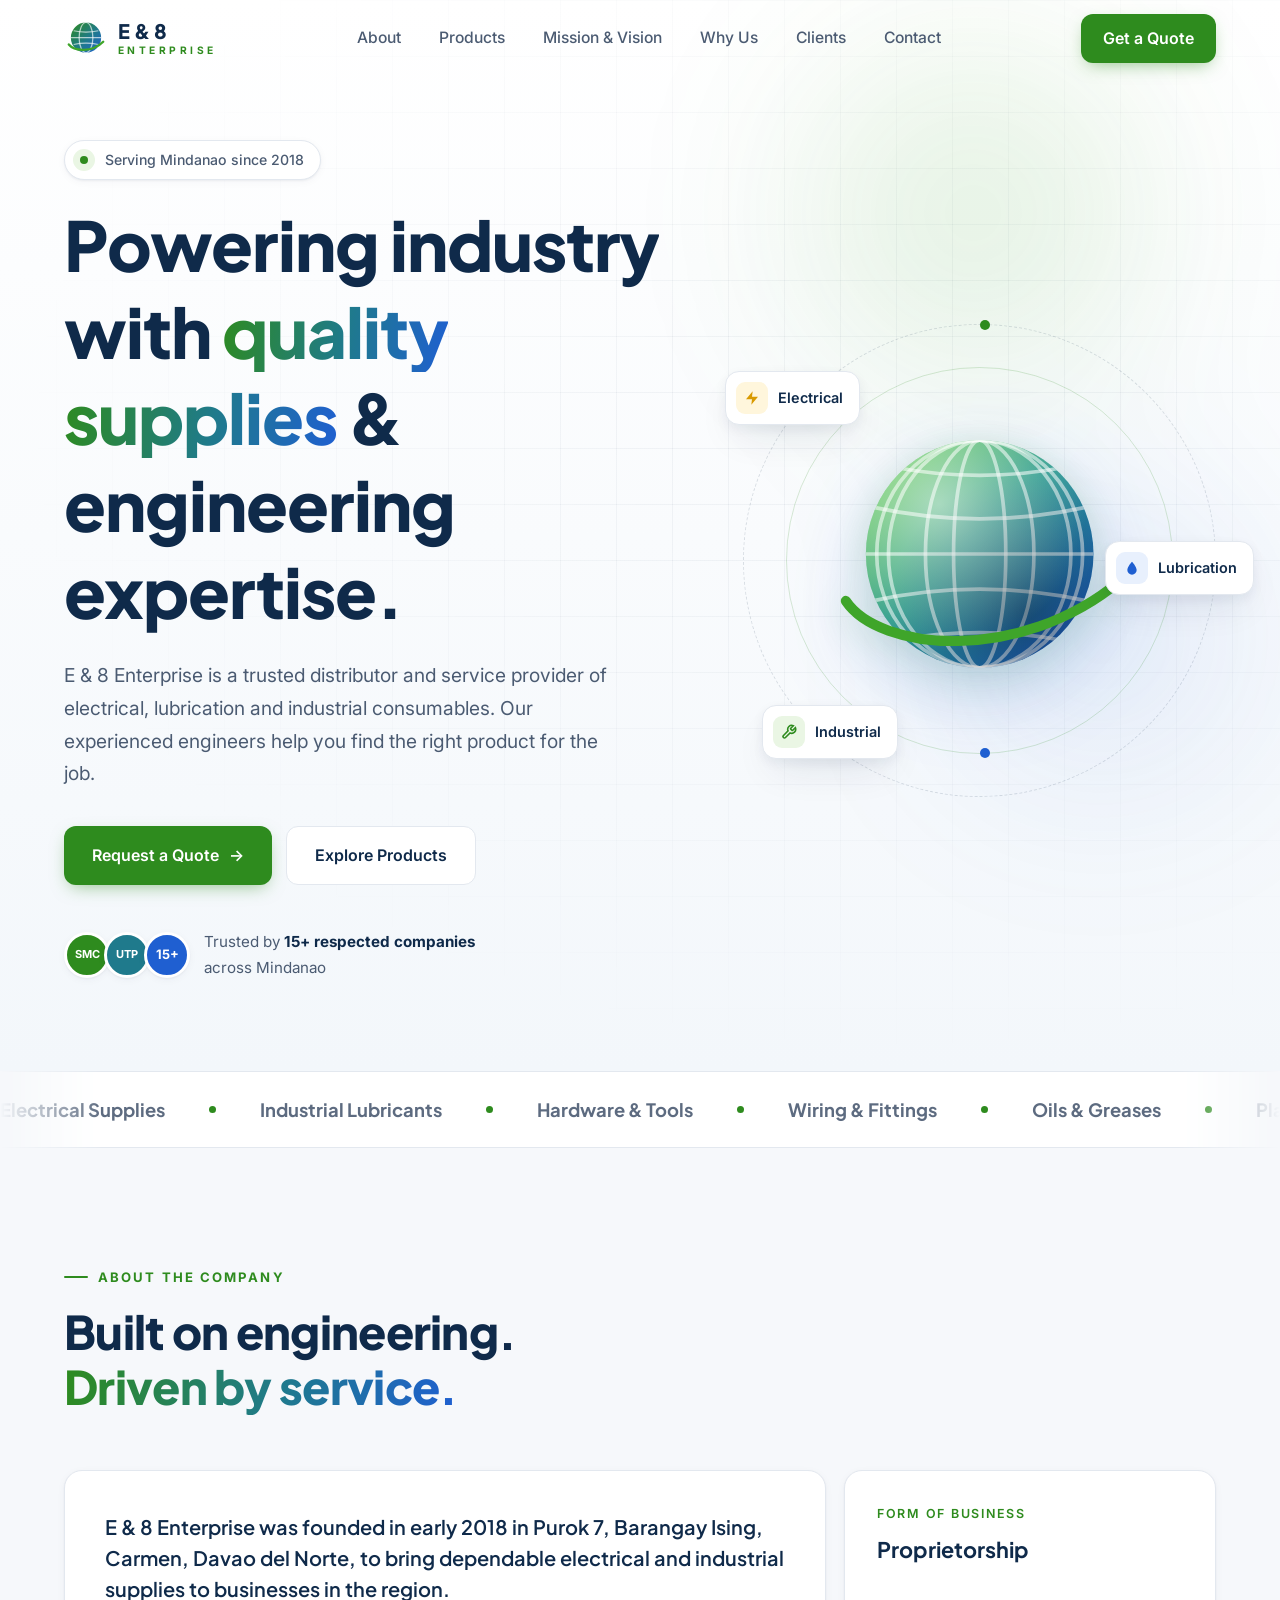
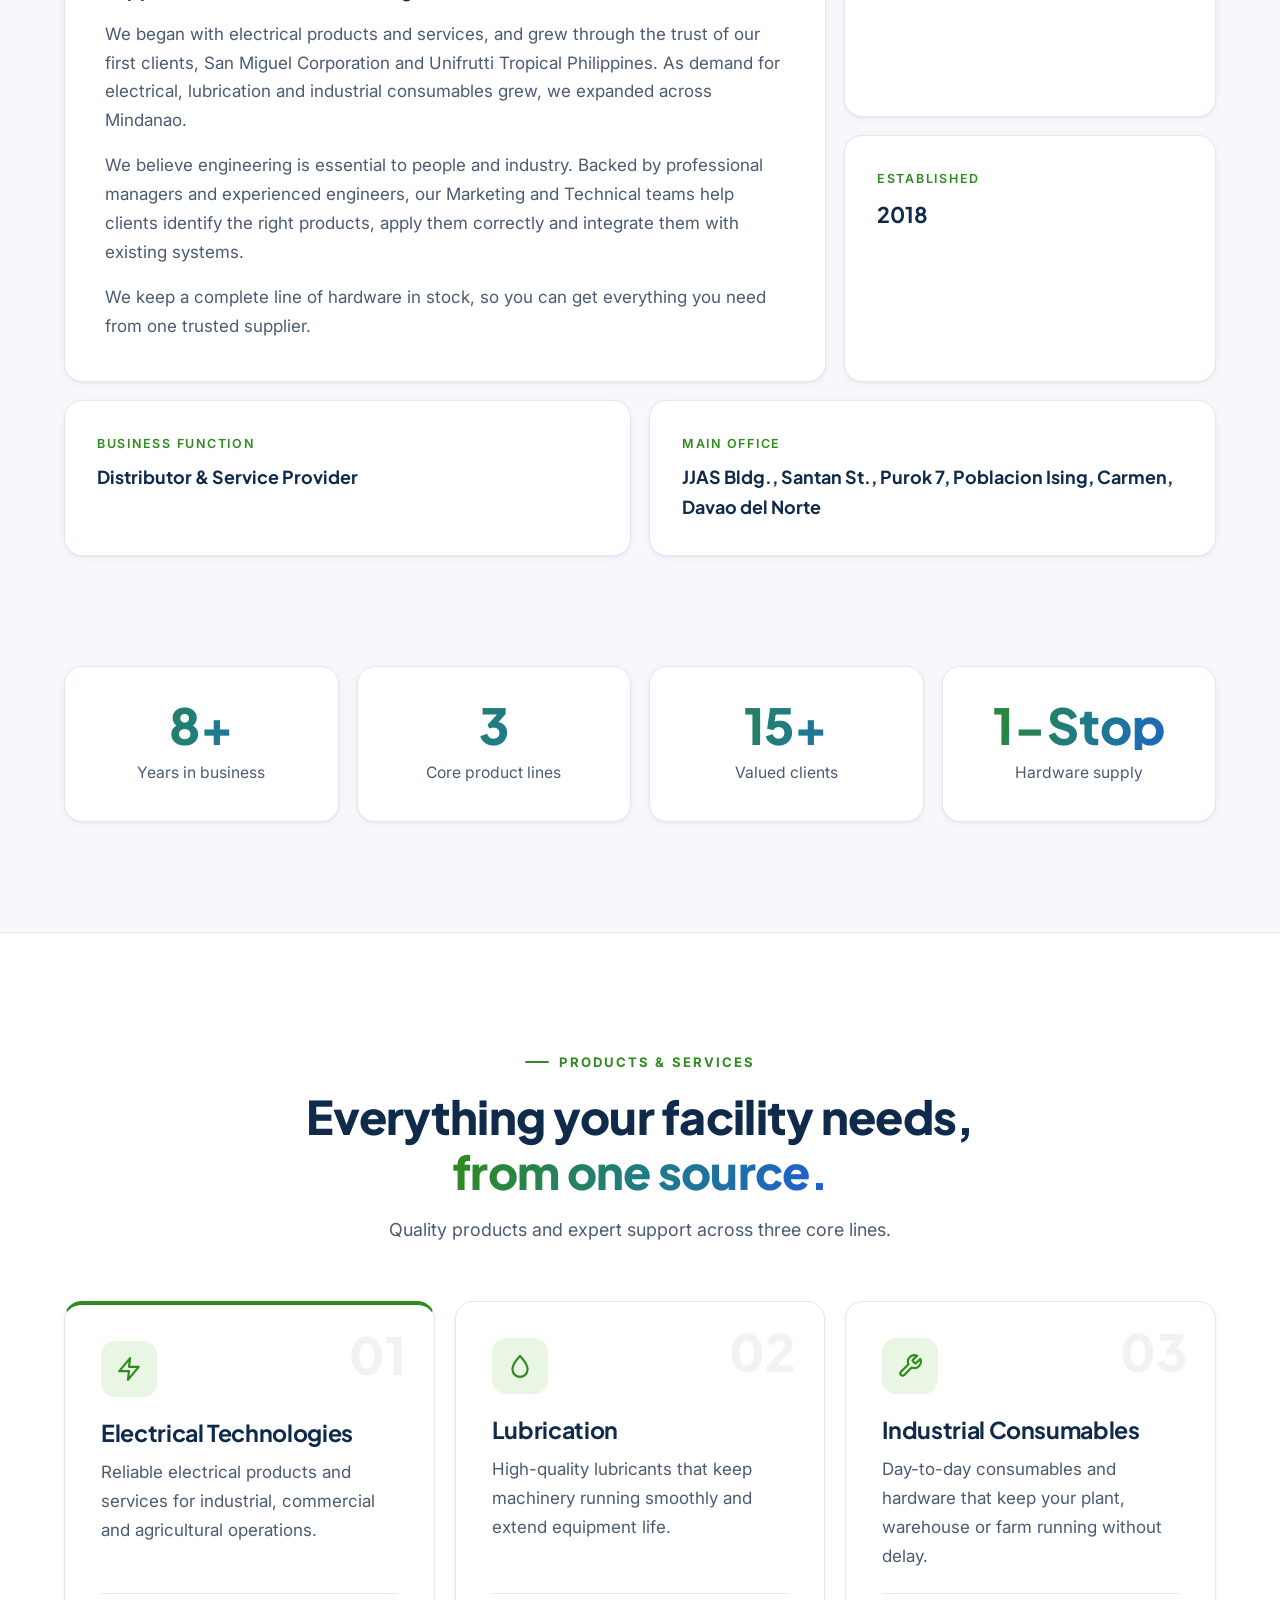
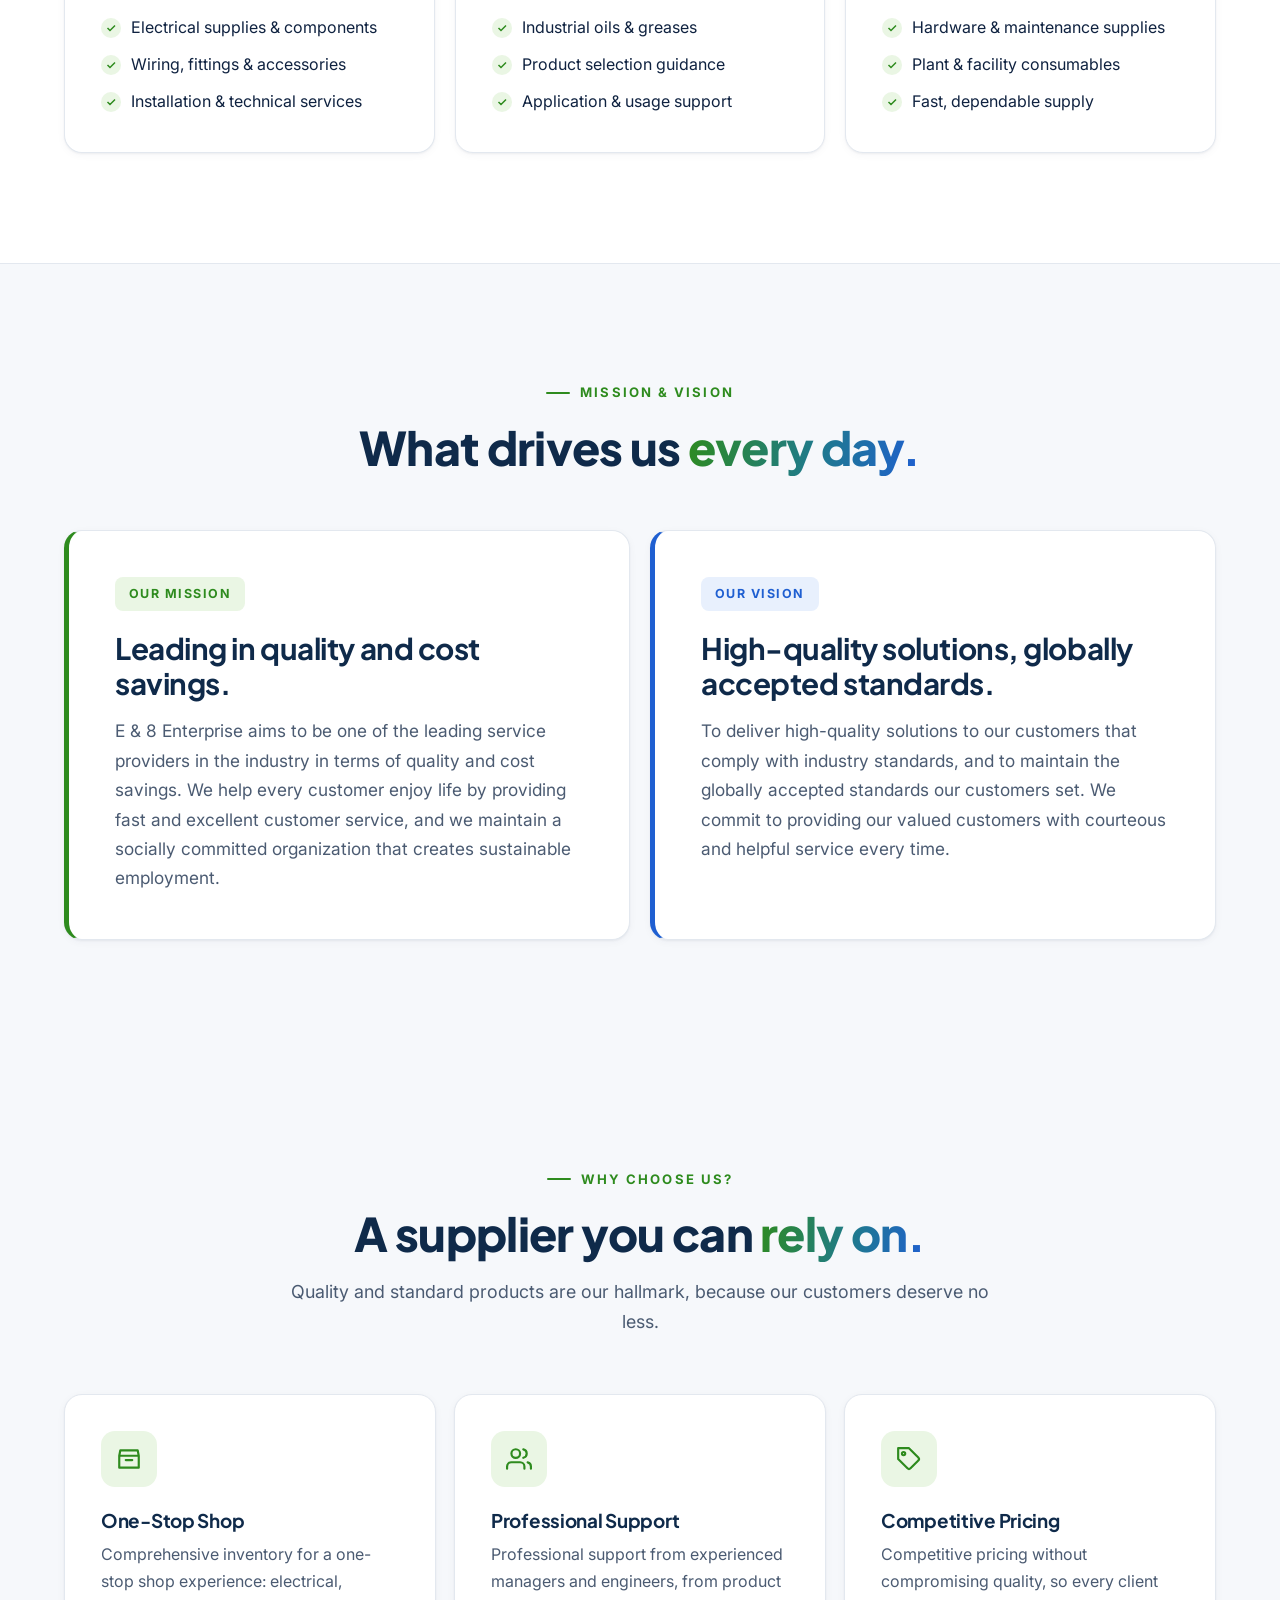
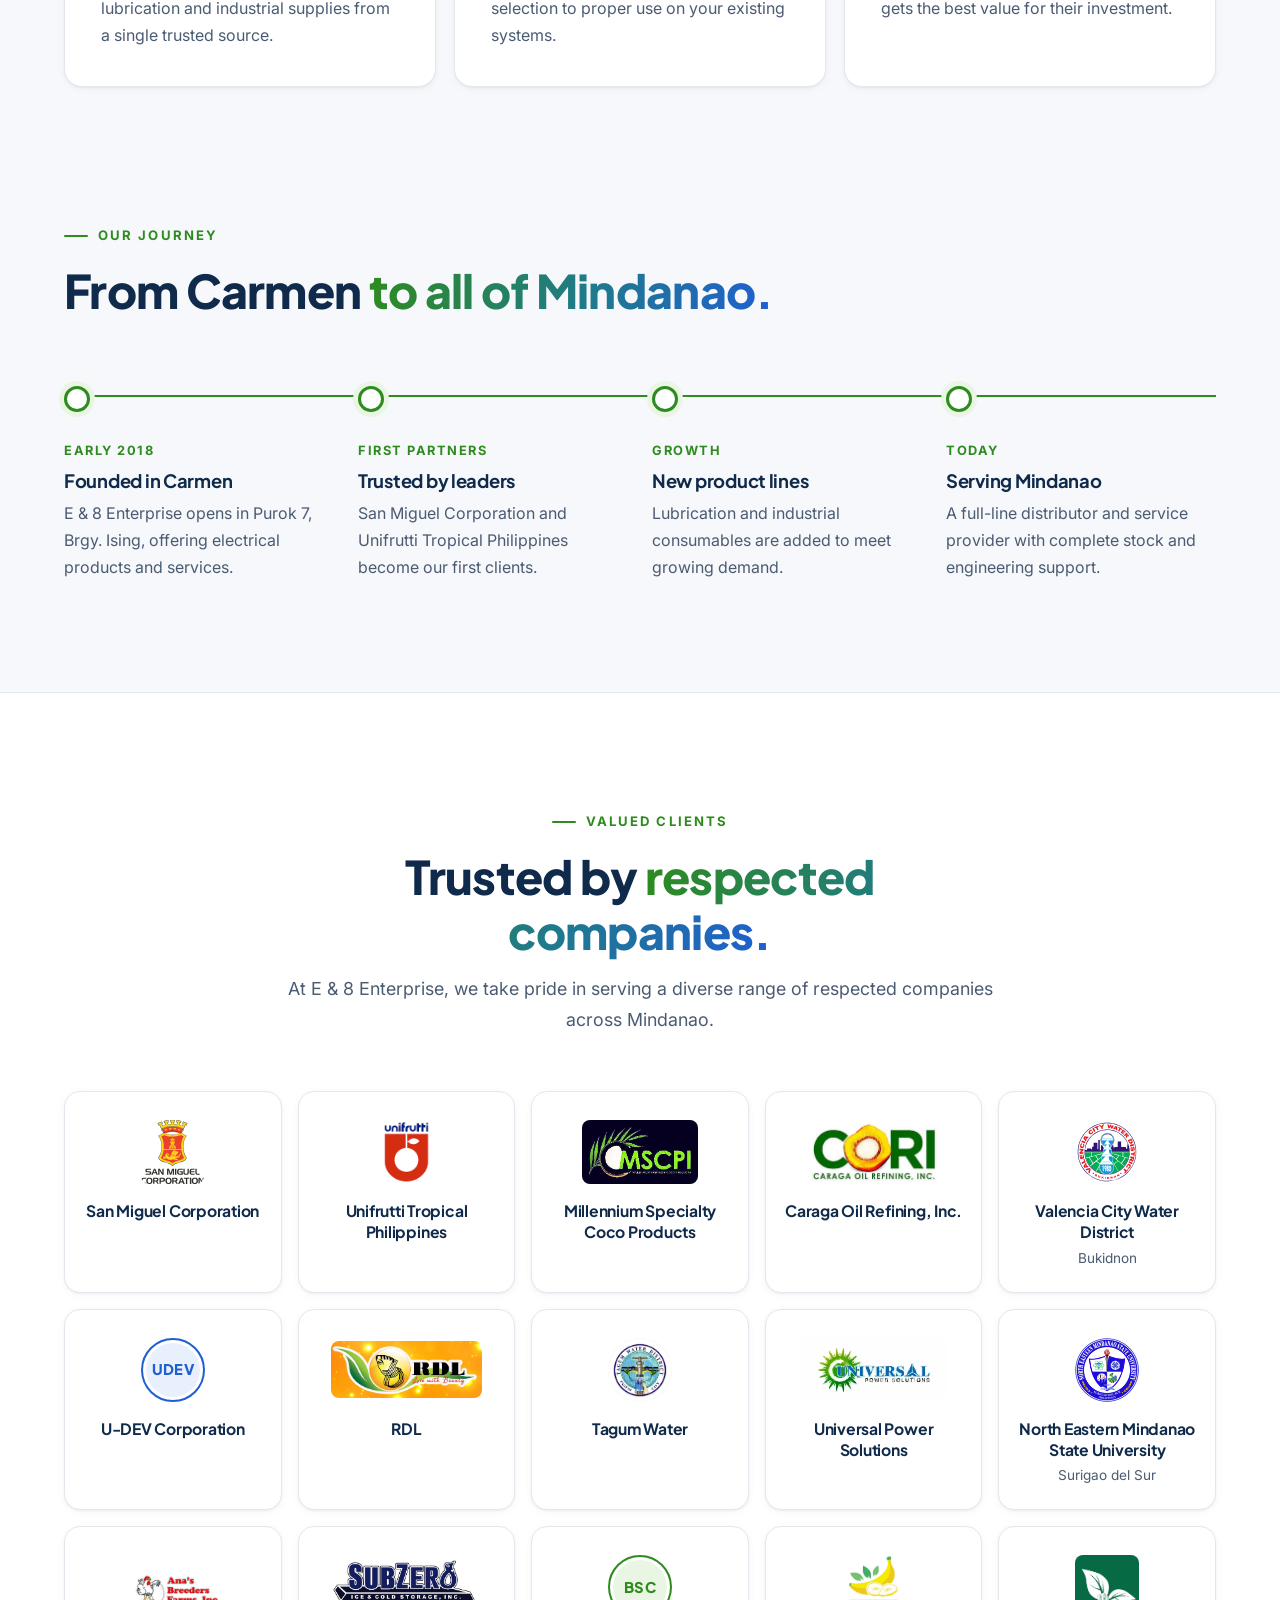
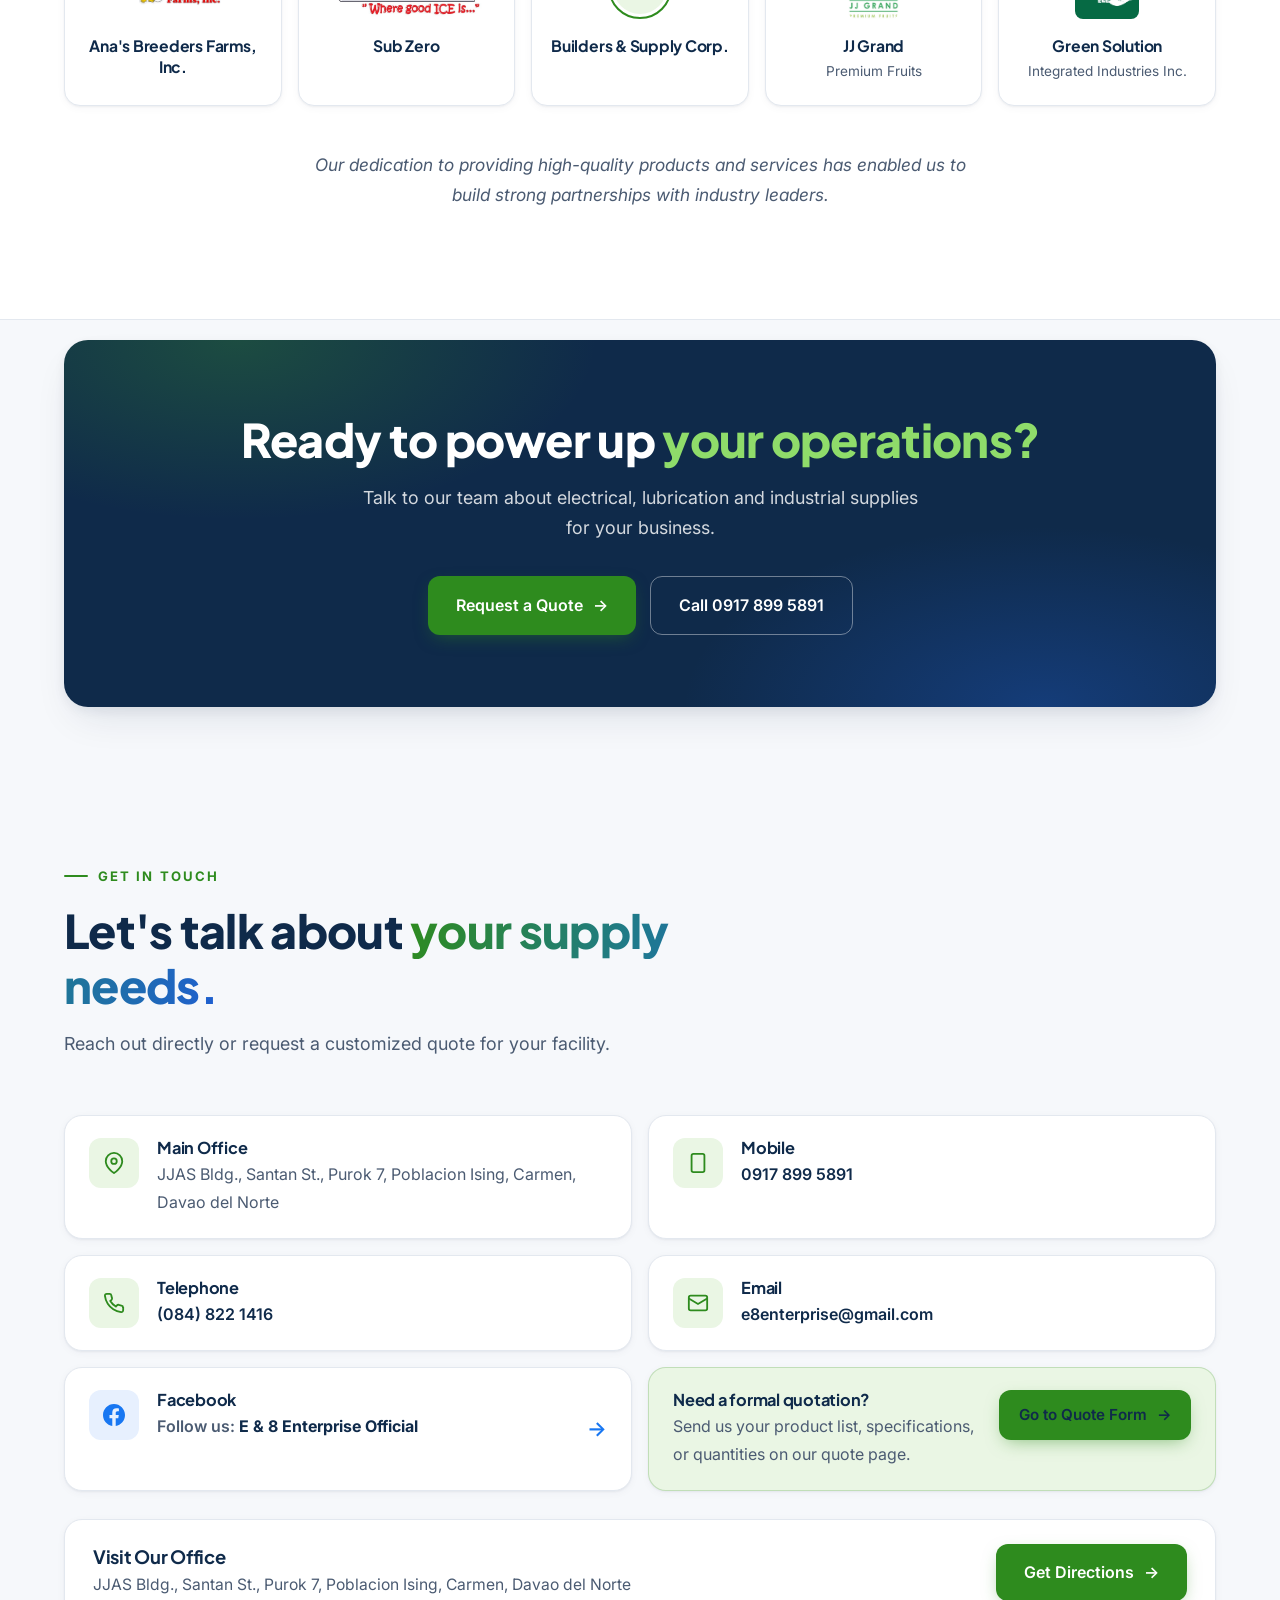
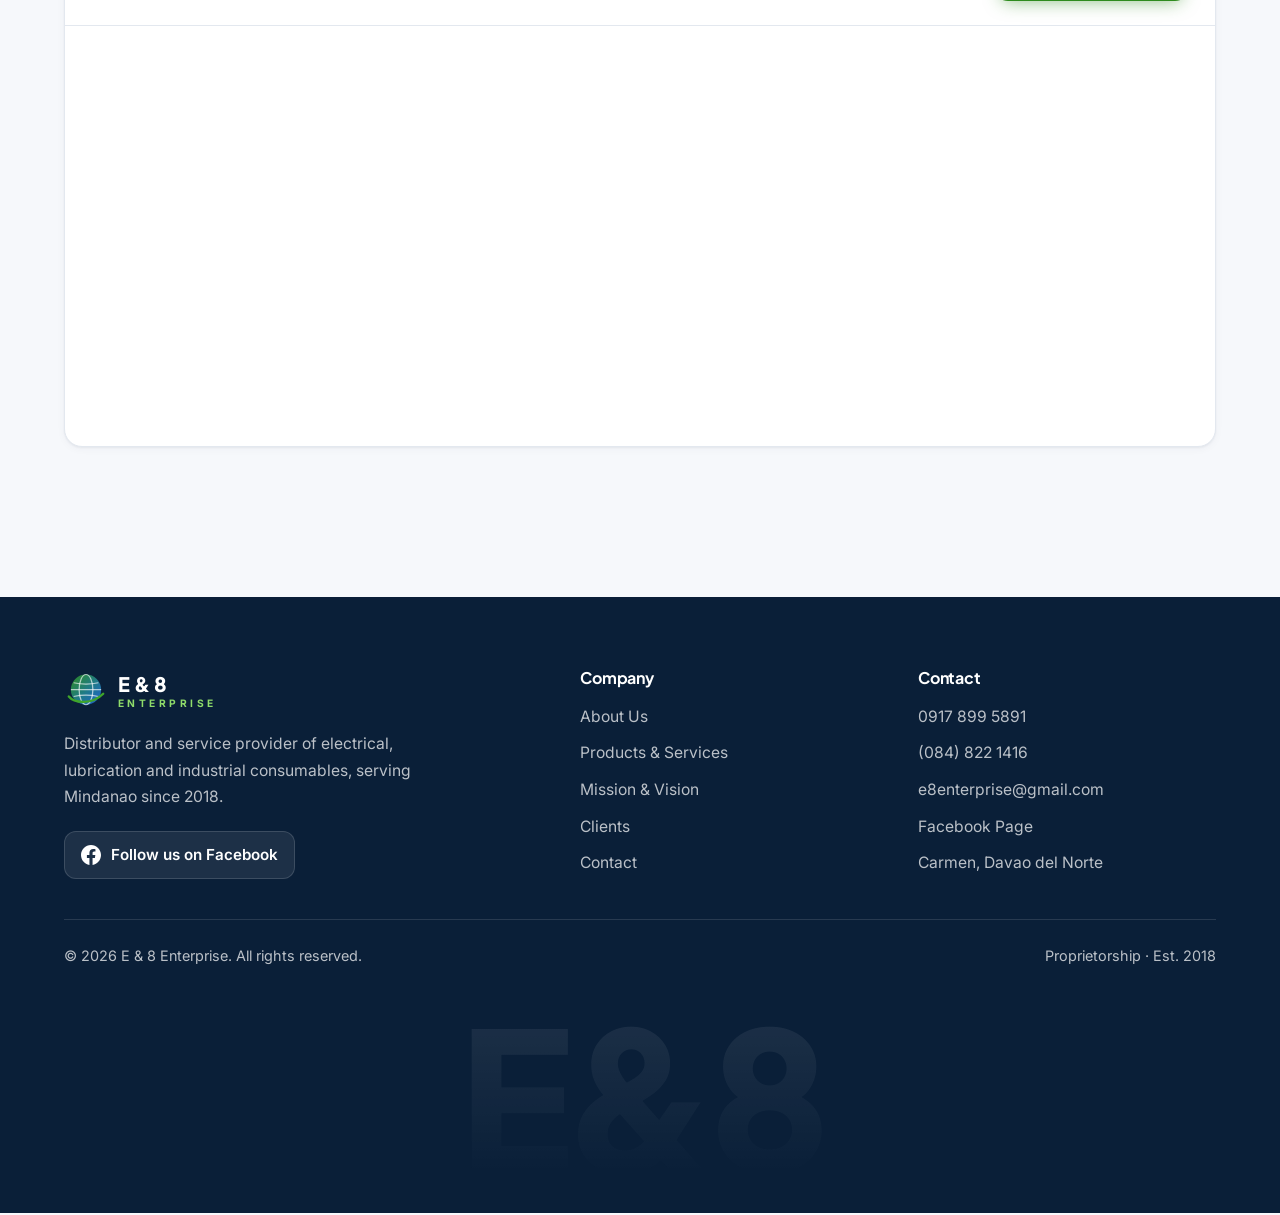
==== commit 08b60975: "Add files via upload" ====
--- a/index.html
+++ b/index.html
@@ -28,7 +28,7 @@
     "email": "e8enterprise@gmail.com",
     "address": {
       "@type": "PostalAddress",
-      "streetAddress": "Door 1&2, RBD Building, Purok 7, Barangay Ising",
+      "streetAddress": "JJAS Bldg., Santan St., Purok 7, Poblacion Ising",
       "addressLocality": "Carmen",
       "addressRegion": "Davao del Norte",
       "addressCountry": "PH"
@@ -168,7 +168,7 @@
         <div class="card b-fact reveal" style="--d:.1s"><div class="label">Form of Business</div><div class="value">Proprietorship</div></div>
         <div class="card b-fact reveal" style="--d:.2s"><div class="label">Established</div><div class="value">2018</div></div>
         <div class="card b-wide reveal" style="--d:.1s"><div class="label">Business Function</div><div class="value">Distributor &amp; Service Provider</div></div>
-        <div class="card b-wide reveal" style="--d:.2s"><div class="label">Main Office</div><div class="value">Door 1&amp;2, RBD Building, Purok 7, Brgy. Ising, Carmen, Davao del Norte</div></div>
+        <div class="card b-wide reveal" style="--d:.2s"><div class="label">Main Office</div><div class="value">JJAS Bldg., Santan St., Purok 7, Poblacion Ising, Carmen, Davao del Norte</div></div>
       </div>
     </div>
   </section>
@@ -351,7 +351,7 @@
         <div class="info-grid">
           <div class="card reveal">
             <div class="icon"><svg width="22" height="22" viewBox="0 0 24 24" fill="none" stroke="currentColor" stroke-width="2"><path d="M21 10c0 7-9 13-9 13S3 17 3 10a9 9 0 0 1 18 0z"/><circle cx="12" cy="10" r="3"/></svg></div>
-            <div><h4>Main Office</h4><p>Door 1&amp;2, RBD Building, Purok 7, Barangay Ising, Carmen, Davao del Norte</p></div>
+            <div><h4>Main Office</h4><p>JJAS Bldg., Santan St., Purok 7, Poblacion Ising, Carmen, Davao del Norte</p></div>
           </div>
           <div class="card reveal" style="--d:.08s">
             <div class="icon"><svg width="22" height="22" viewBox="0 0 24 24" fill="none" stroke="currentColor" stroke-width="2"><rect x="5" y="2" width="14" height="20" rx="2"/><path d="M12 18h.01"/></svg></div>
@@ -382,7 +382,7 @@
 
       <div class="map-card card reveal">
         <div class="map-head">
-          <div><h4>Visit Our Office</h4><p>Door 1&amp;2, RBD Building, Purok 7, Barangay Ising, Carmen, Davao del Norte</p></div>
+          <div><h4>Visit Our Office</h4><p>JJAS Bldg., Santan St., Purok 7, Poblacion Ising, Carmen, Davao del Norte</p></div>
           <a class="btn btn-primary" href="https://maps.app.goo.gl/ViKuhL8WmoXw6zFdA" target="_blank" rel="noopener">Get Directions <span class="arrow">→</span></a>
         </div>
         <iframe title="E &amp; 8 Enterprise location map" src="https://maps.google.com/maps?q=7.3554035,125.7067857&amp;z=17&amp;output=embed" loading="lazy" referrerpolicy="no-referrer-when-downgrade" allowfullscreen></iframe>
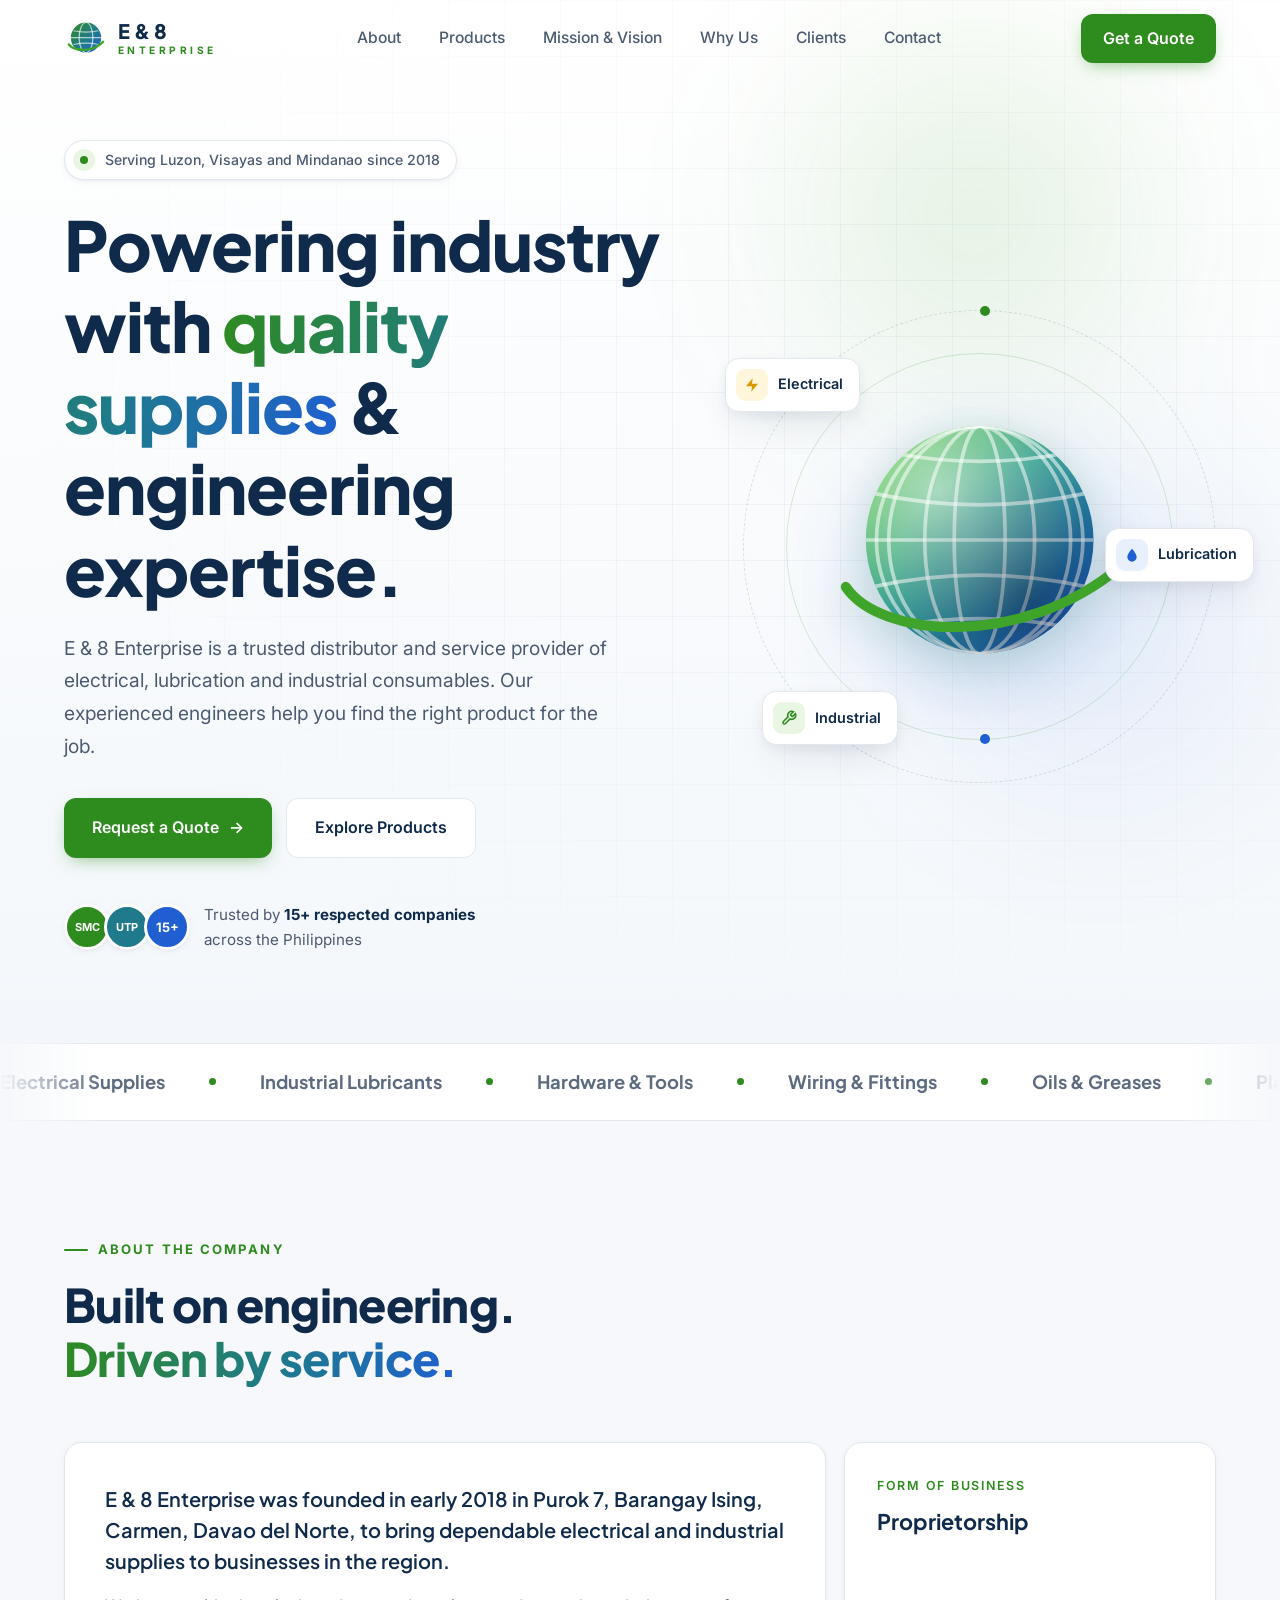
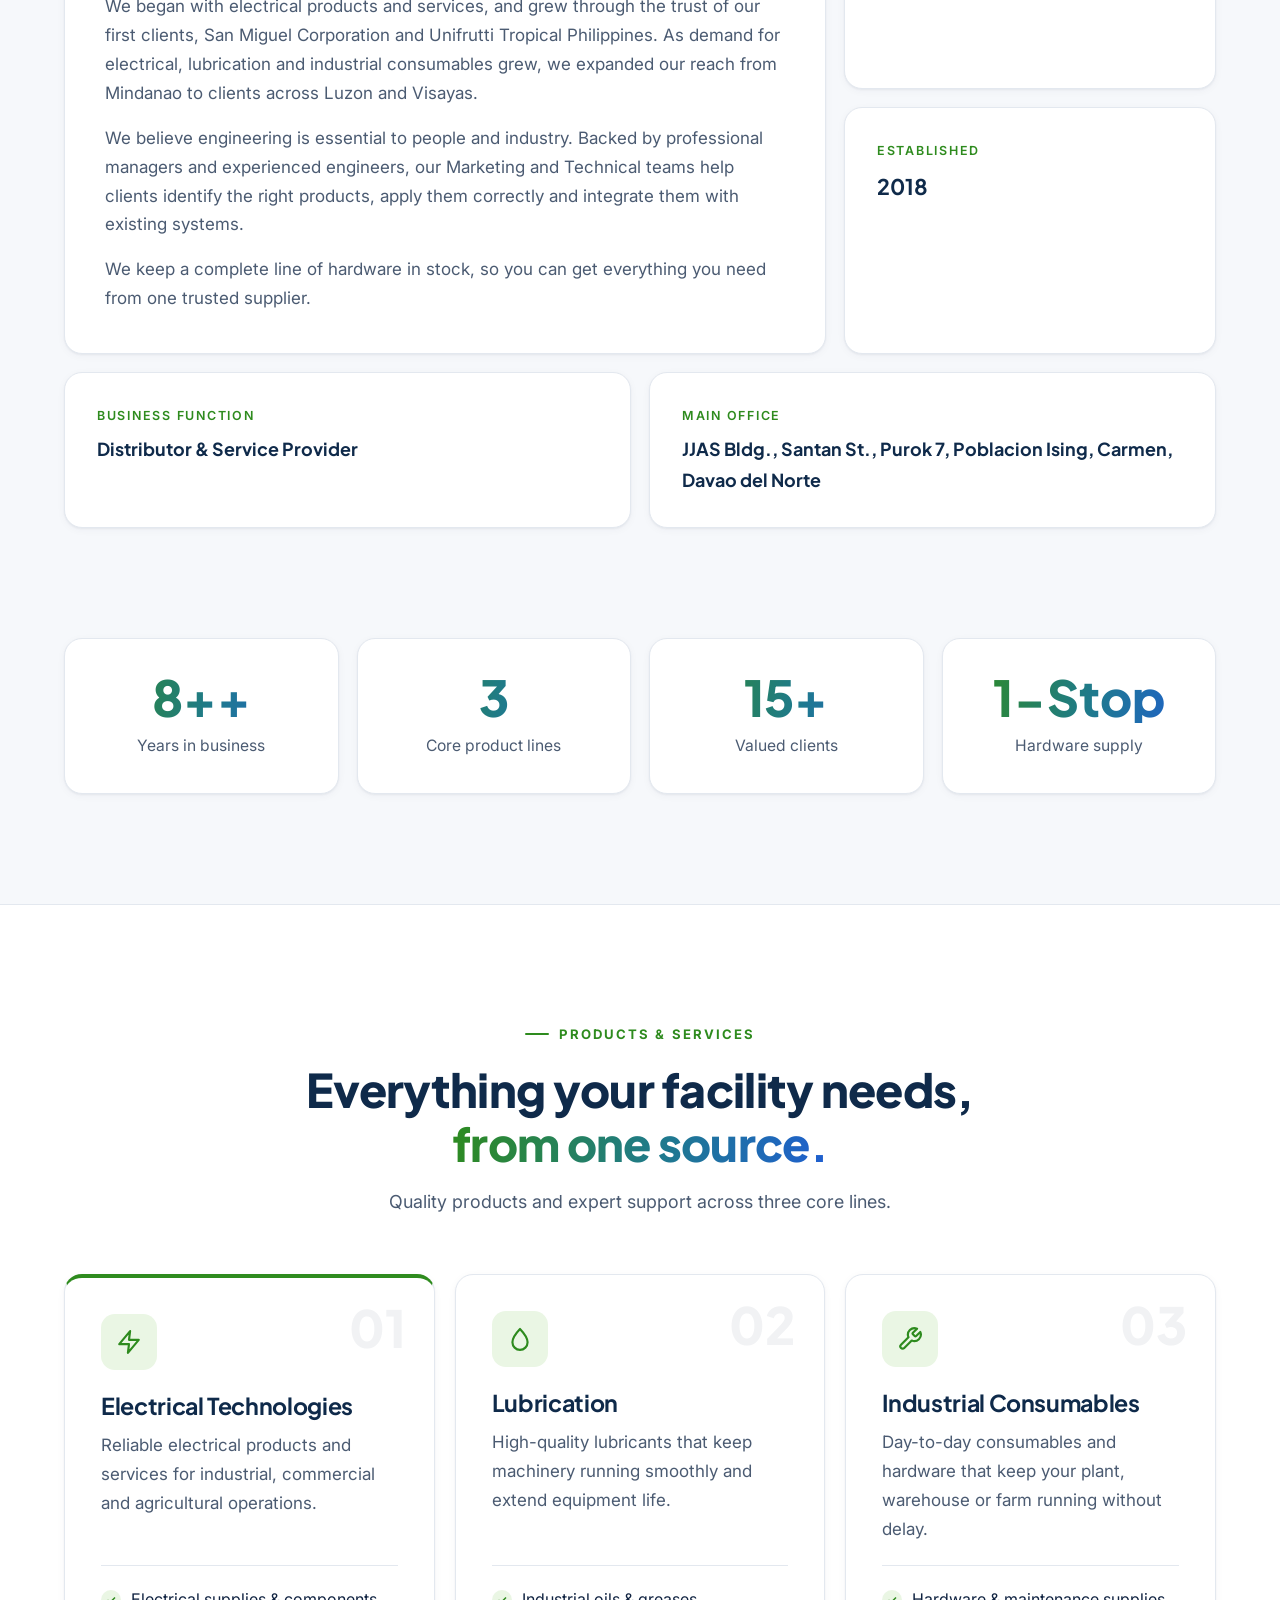
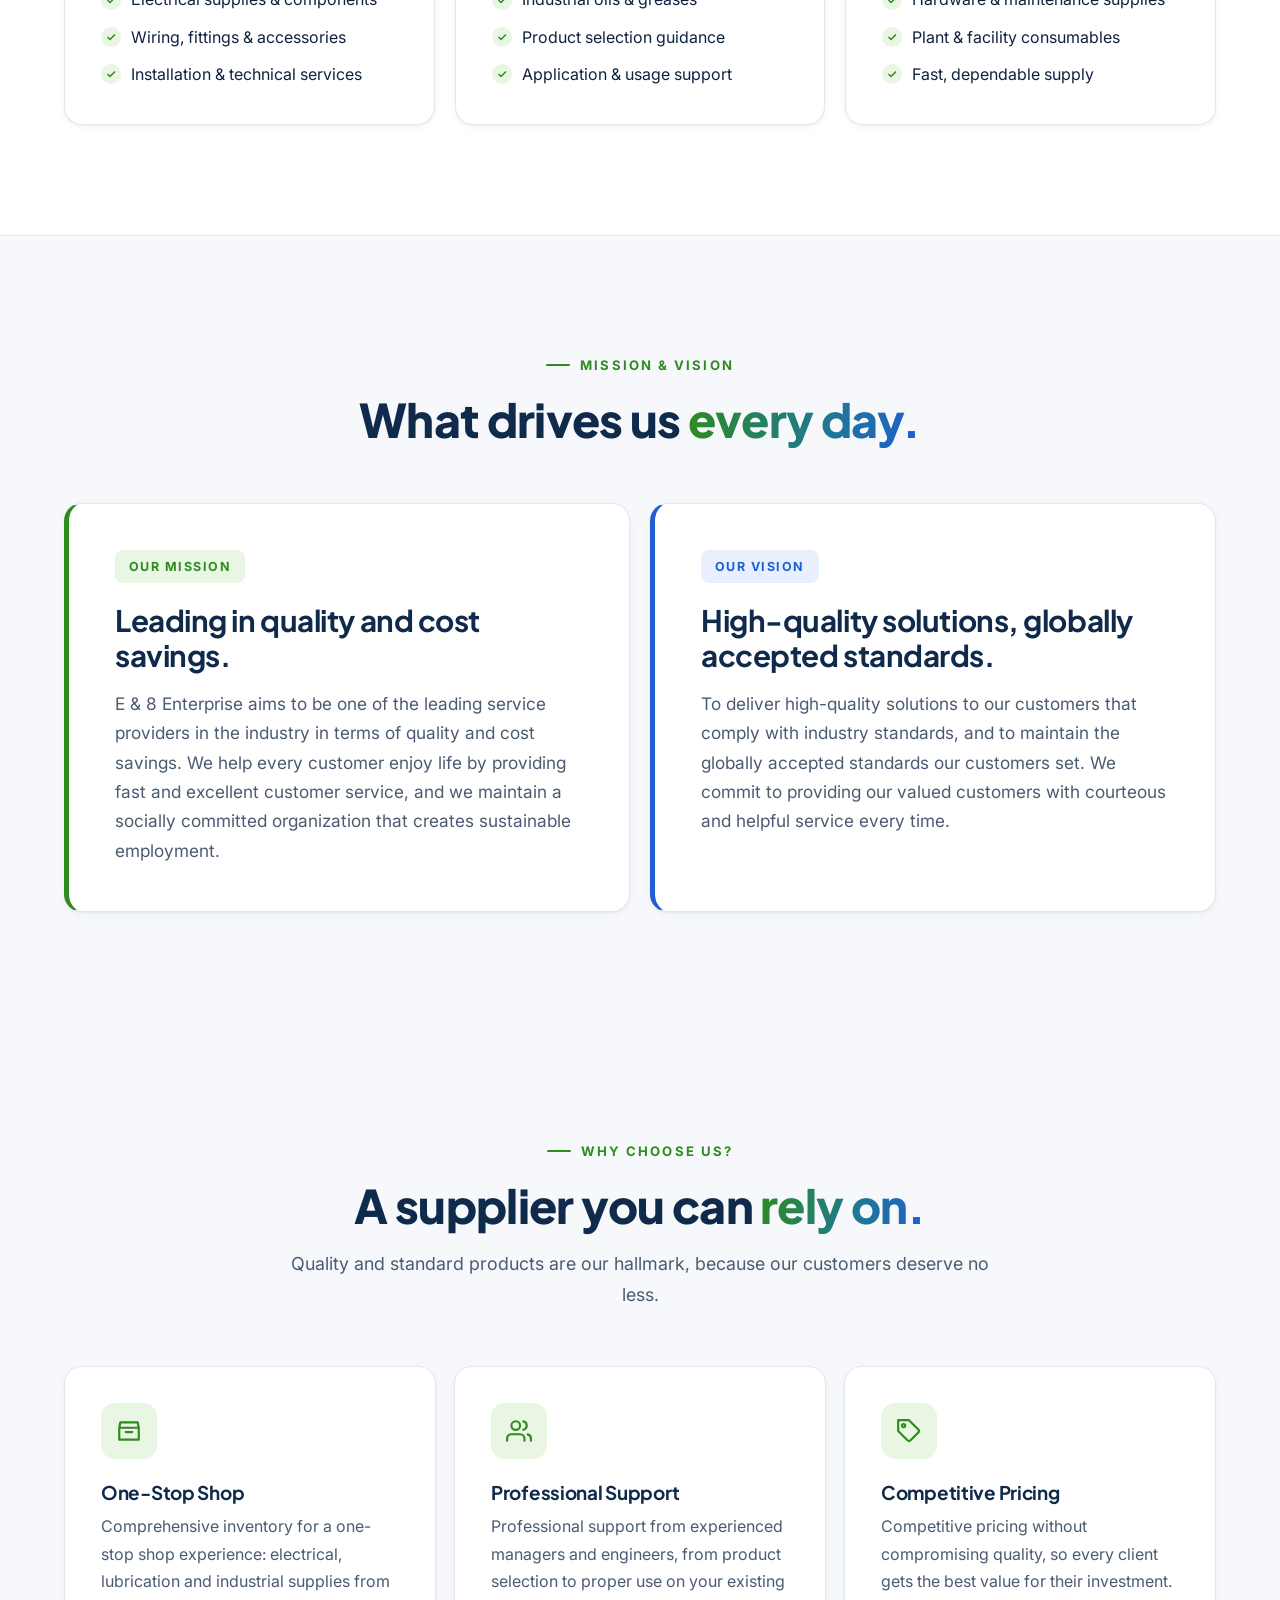
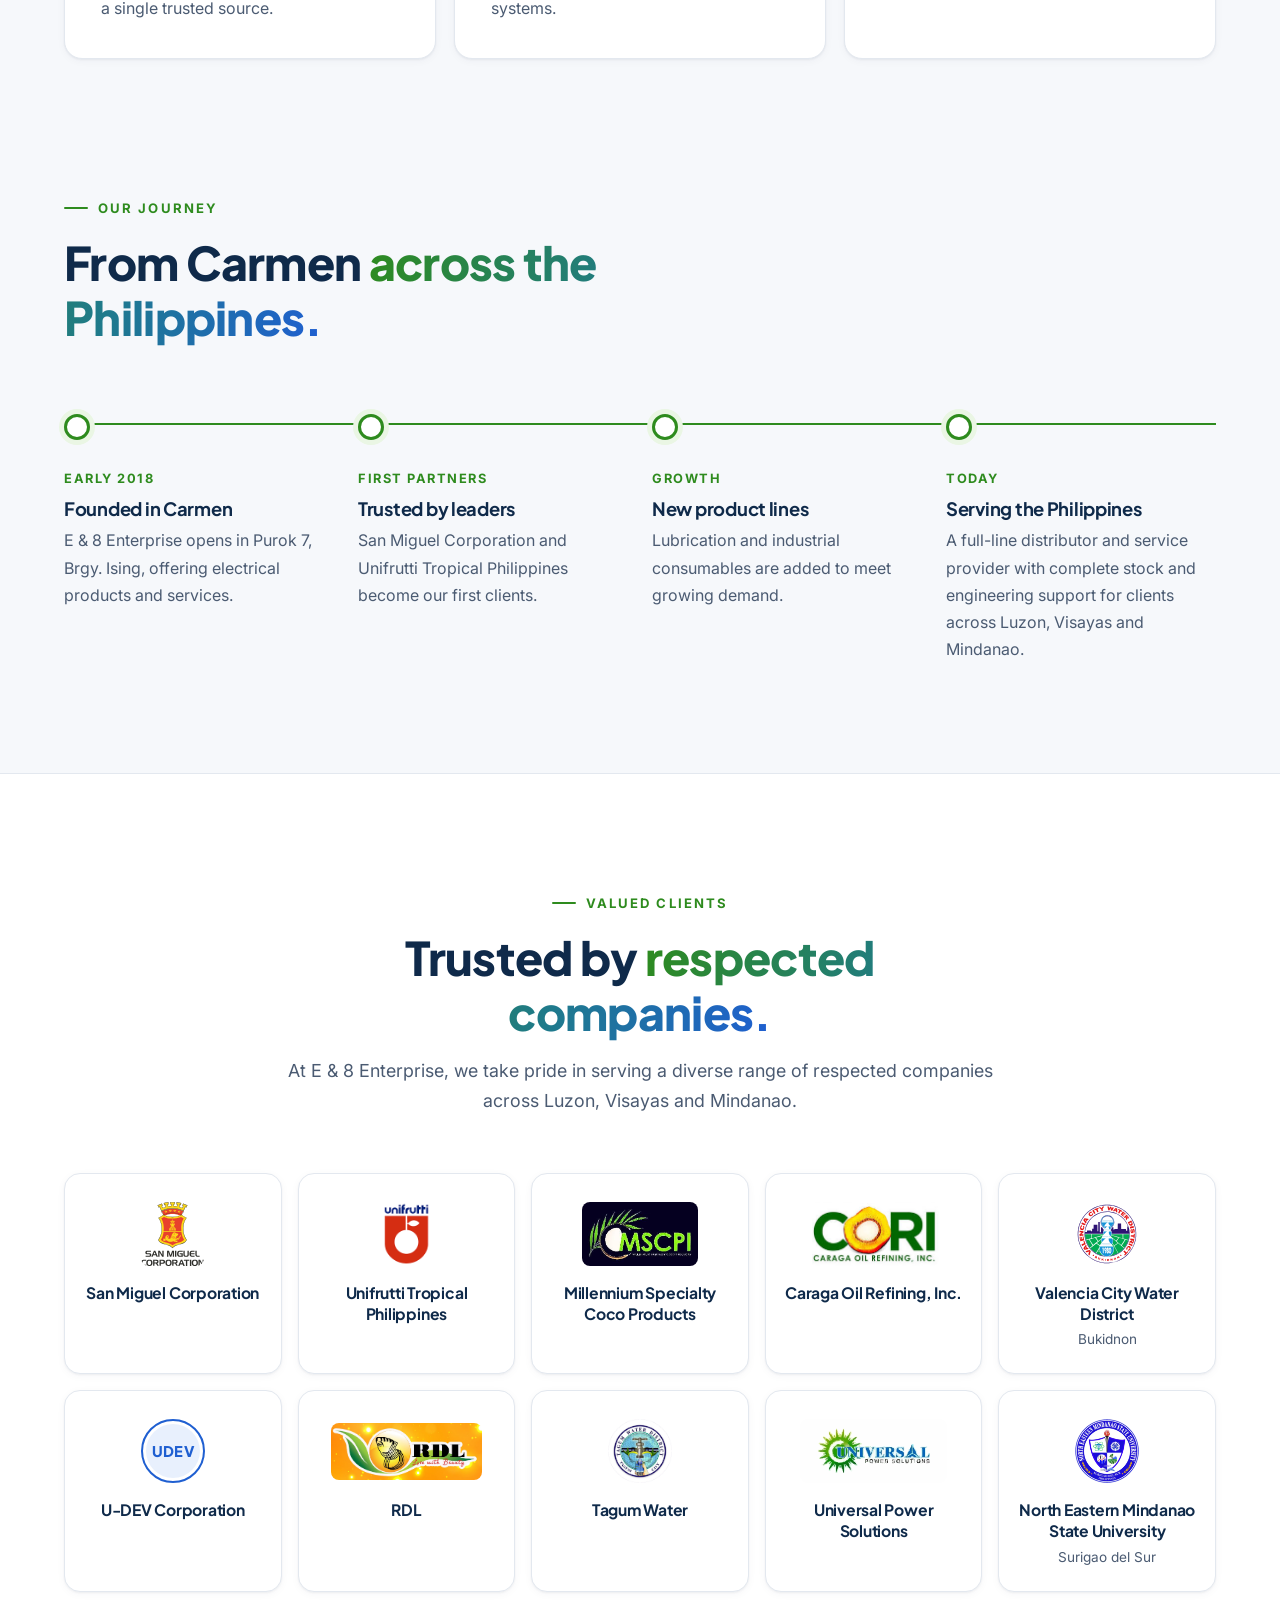
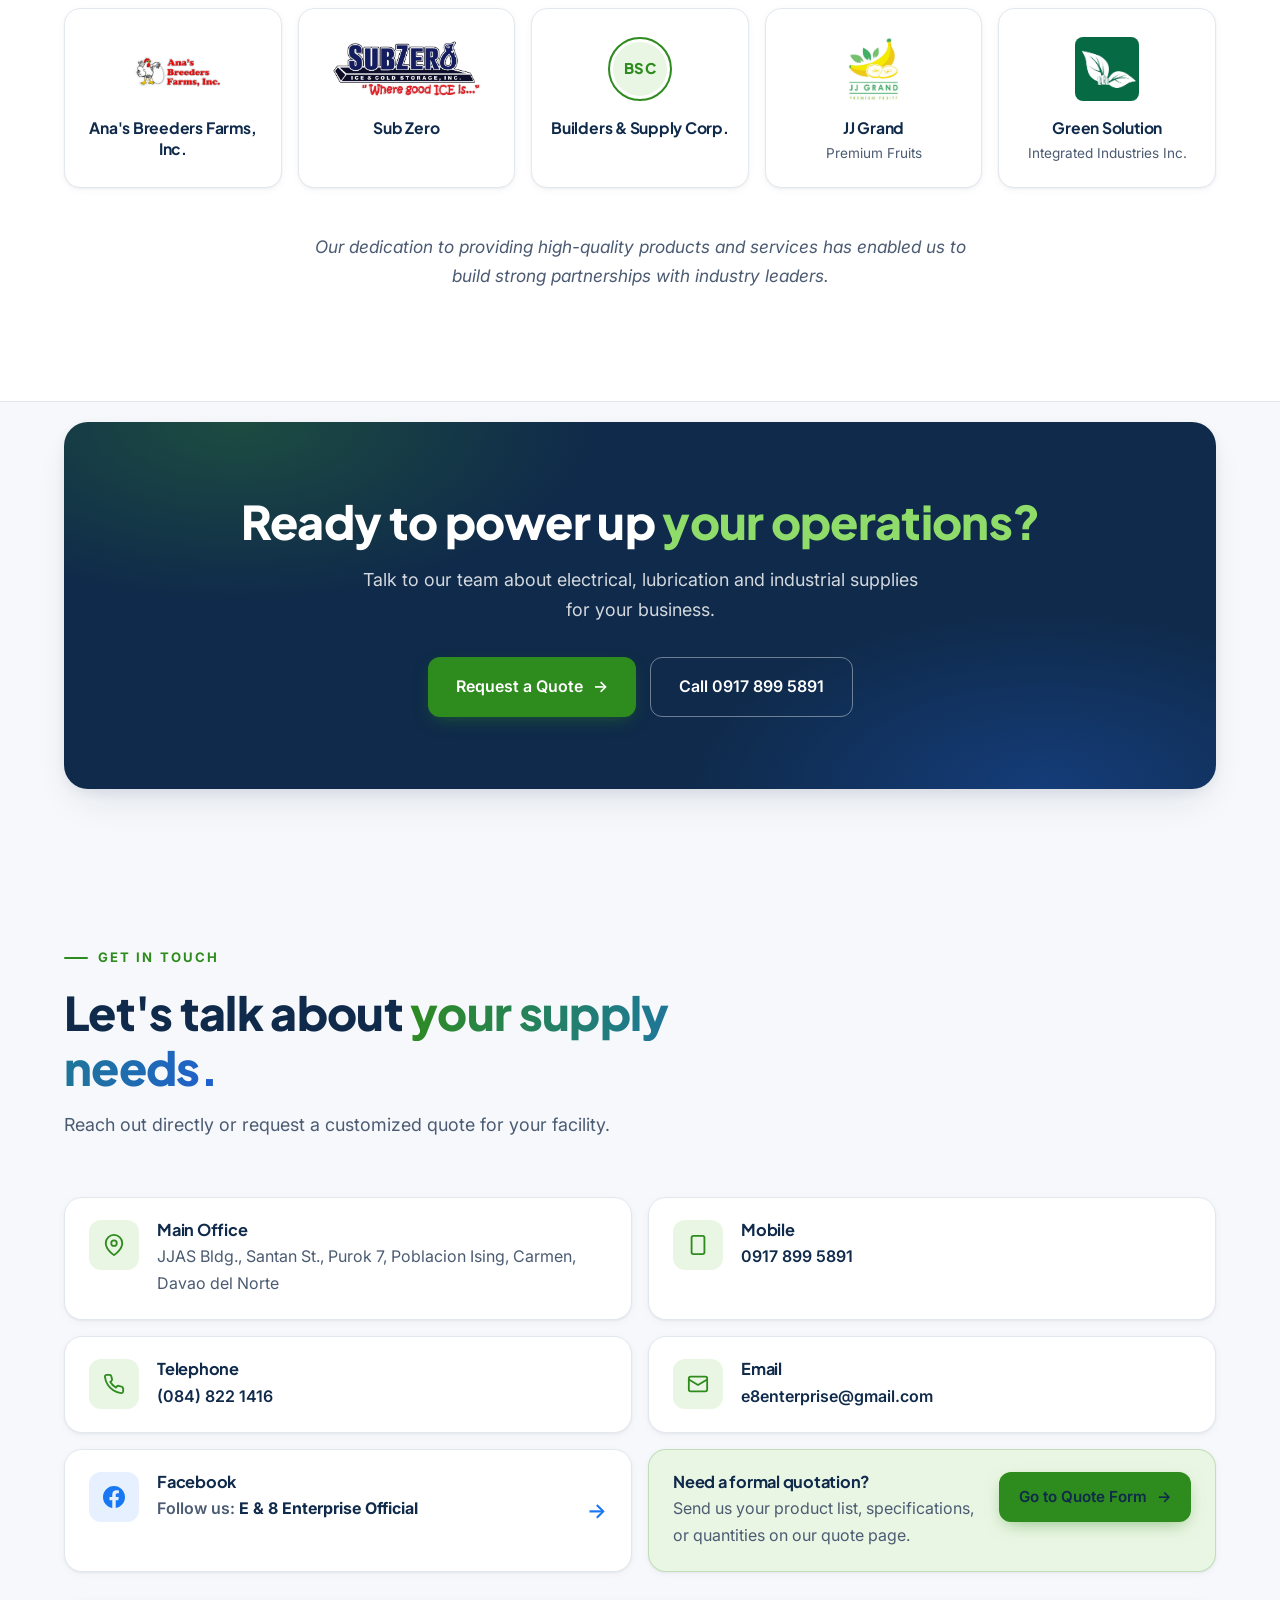
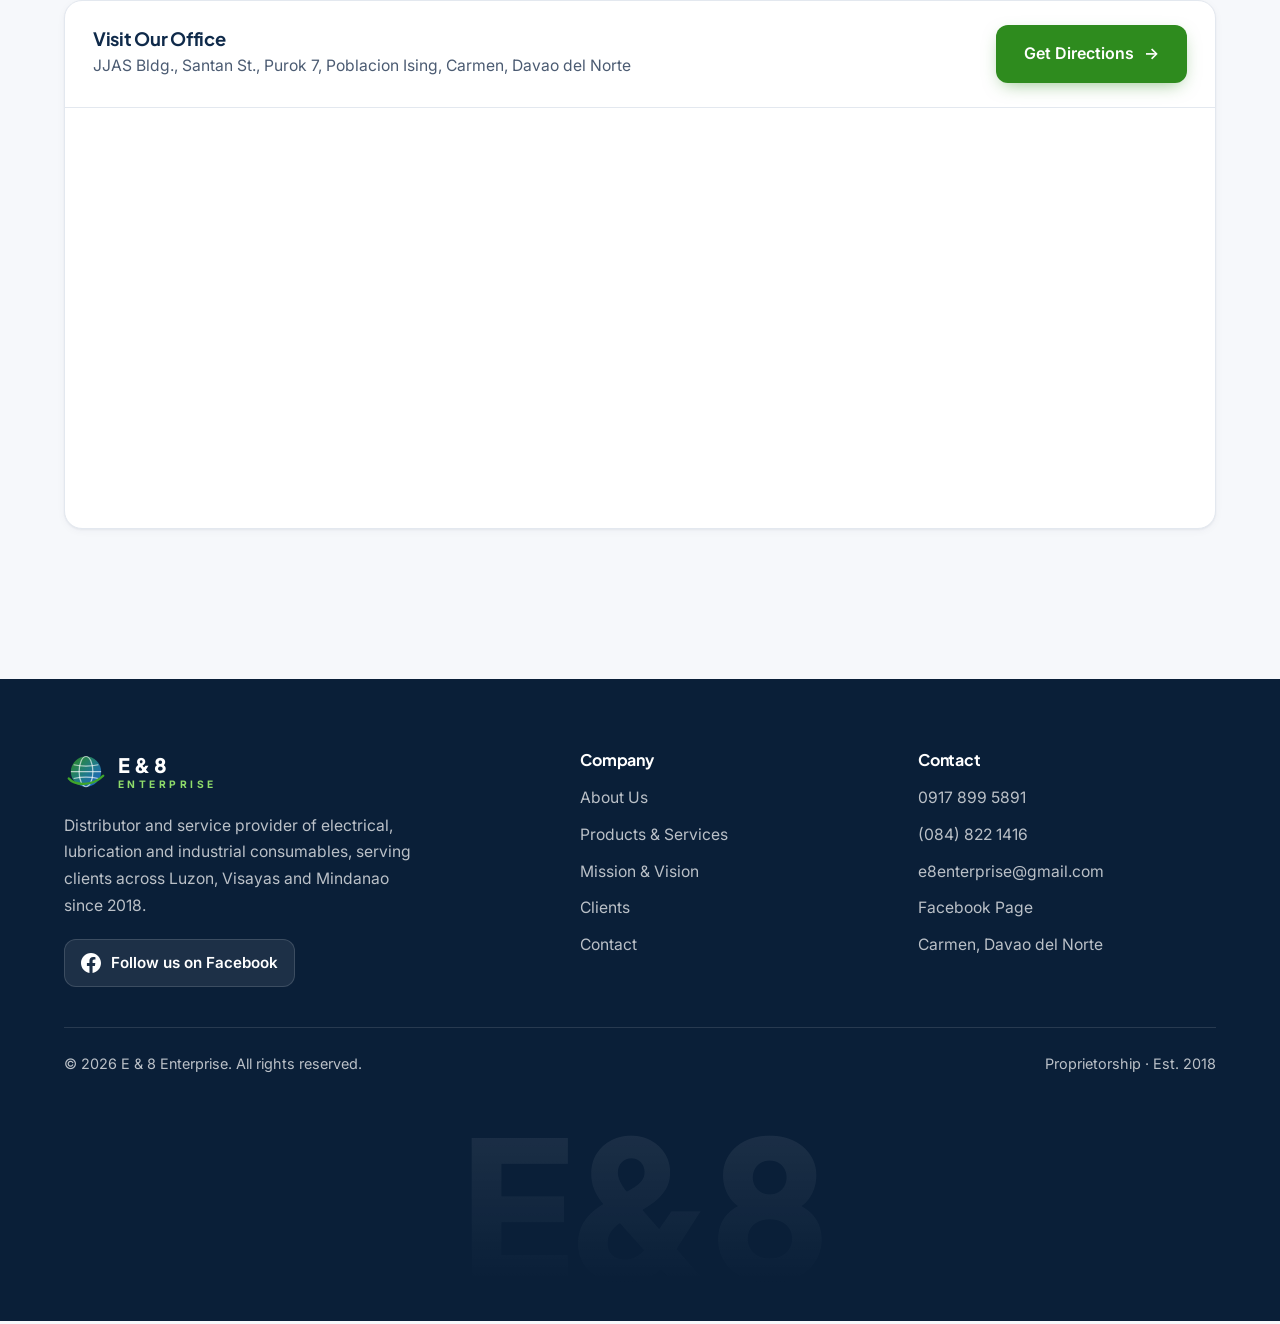
==== commit f83e4edf: "Add files via upload" ====
--- a/index.html
+++ b/index.html
@@ -4,13 +4,13 @@
   <meta charset="utf-8">
   <meta name="viewport" content="width=device-width, initial-scale=1, viewport-fit=cover">
   <title>E &amp; 8 Enterprise | Electrical, Lubrication &amp; Industrial Supply</title>
-  <meta name="description" content="E &amp; 8 Enterprise is a distributor and service provider of electrical, lubrication and industrial consumables in Carmen, Davao del Norte, serving all of Mindanao since 2018.">
+  <meta name="description" content="E &amp; 8 Enterprise is a distributor and service provider of electrical, lubrication and industrial consumables based in Carmen, Davao del Norte, serving clients across Luzon, Visayas and Mindanao since 2018.">
   <meta name="theme-color" content="#ffffff">
 
   <!-- Open Graph / Social Sharing -->
   <meta property="og:type" content="website">
   <meta property="og:title" content="E &amp; 8 Enterprise | Electrical, Lubrication &amp; Industrial Supply">
-  <meta property="og:description" content="Trusted distributor and service provider of electrical, lubrication and industrial consumables serving Mindanao since 2018.">
+  <meta property="og:description" content="Trusted distributor and service provider of electrical, lubrication and industrial consumables serving clients across Luzon, Visayas and Mindanao since 2018.">
   <meta property="og:locale" content="en_PH">
 
   <!-- Inline SVG Favicon -->
@@ -23,7 +23,7 @@
     "@type": "LocalBusiness",
     "name": "E & 8 Enterprise",
     "foundingDate": "2018",
-    "description": "Distributor and service provider of electrical, lubrication and industrial consumables serving Mindanao.",
+    "description": "Distributor and service provider of electrical, lubrication and industrial consumables serving clients across Luzon, Visayas and Mindanao.",
     "telephone": "+63-917-899-5891",
     "email": "e8enterprise@gmail.com",
     "address": {
@@ -87,7 +87,7 @@
     <div class="aurora" aria-hidden="true"><span></span><span></span></div>
     <div class="container">
       <div>
-        <span class="pill reveal"><span class="dot"></span>Serving Mindanao since 2018</span>
+        <span class="pill reveal"><span class="dot"></span>Serving Luzon, Visayas and Mindanao since 2018</span>
         <h1 class="split" data-split>Powering industry with <span class="grad-text">quality supplies</span> &amp; engineering expertise.</h1>
         <p class="lead reveal" style="--d:.5s">E &amp; 8 Enterprise is a trusted distributor and service provider of electrical, lubrication and industrial consumables. Our experienced engineers help you find the right product for the job.</p>
         <div class="hero-actions reveal" style="--d:.65s">
@@ -96,7 +96,7 @@
         </div>
         <div class="hero-trust reveal" style="--d:.8s">
           <div class="avatars"><span>SMC</span><span>UTP</span><span>15+</span></div>
-          <div>Trusted by <b>15+ respected companies</b><br>across Mindanao</div>
+          <div>Trusted by <b>15+ respected companies</b><br>across the Philippines</div>
         </div>
       </div>
 
@@ -161,7 +161,7 @@
       <div class="bento">
         <div class="card b-story reveal">
           <p class="big">E &amp; 8 Enterprise was founded in early 2018 in Purok 7, Barangay Ising, Carmen, Davao del Norte, to bring dependable electrical and industrial supplies to businesses in the region.</p>
-          <p>We began with electrical products and services, and grew through the trust of our first clients, San Miguel Corporation and Unifrutti Tropical Philippines. As demand for electrical, lubrication and industrial consumables grew, we expanded across Mindanao.</p>
+          <p>We began with electrical products and services, and grew through the trust of our first clients, San Miguel Corporation and Unifrutti Tropical Philippines. As demand for electrical, lubrication and industrial consumables grew, we expanded our reach from Mindanao to clients across Luzon and Visayas.</p>
           <p>We believe engineering is essential to people and industry. Backed by professional managers and experienced engineers, our Marketing and Technical teams help clients identify the right products, apply them correctly and integrate them with existing systems.</p>
           <p>We keep a complete line of hardware in stock, so you can get everything you need from one trusted supplier.</p>
         </div>
@@ -284,14 +284,14 @@
     <div class="container">
       <div class="head reveal">
         <span class="eyebrow">Our Journey</span>
-        <h2>From Carmen <span class="grad-text">to all of Mindanao.</span></h2>
+        <h2>From Carmen <span class="grad-text">across the Philippines.</span></h2>
       </div>
       <div class="timeline reveal" id="timeline">
         <div class="bar"></div>
         <div class="tl"><span class="when">Early 2018</span><h4>Founded in Carmen</h4><p>E &amp; 8 Enterprise opens in Purok 7, Brgy. Ising, offering electrical products and services.</p></div>
         <div class="tl"><span class="when">First Partners</span><h4>Trusted by leaders</h4><p>San Miguel Corporation and Unifrutti Tropical Philippines become our first clients.</p></div>
         <div class="tl"><span class="when">Growth</span><h4>New product lines</h4><p>Lubrication and industrial consumables are added to meet growing demand.</p></div>
-        <div class="tl"><span class="when">Today</span><h4>Serving Mindanao</h4><p>A full-line distributor and service provider with complete stock and engineering support.</p></div>
+        <div class="tl"><span class="when">Today</span><h4>Serving the Philippines</h4><p>A full-line distributor and service provider with complete stock and engineering support for clients across Luzon, Visayas and Mindanao.</p></div>
       </div>
     </div>
   </section>
@@ -302,7 +302,7 @@
       <div class="head center reveal">
         <span class="eyebrow">Valued Clients</span>
         <h2>Trusted by <span class="grad-text">respected companies.</span></h2>
-        <p>At E &amp; 8 Enterprise, we take pride in serving a diverse range of respected companies across Mindanao.</p>
+        <p>At E &amp; 8 Enterprise, we take pride in serving a diverse range of respected companies across Luzon, Visayas and Mindanao.</p>
       </div>
       <div class="client-grid">
         <div class="client reveal" data-logo="clients/san-miguel" style="--d:0.00s"><div class="client-logo"><b class="mono c0">SMC</b></div><div class="client-name"><h4>San Miguel Corporation</h4></div></div>
@@ -411,7 +411,7 @@
             </svg>
             <span><b>E &amp; 8</b><small>ENTERPRISE</small></span>
           </a>
-          <p style="max-width:360px">Distributor and service provider of electrical, lubrication and industrial consumables, serving Mindanao since 2018.</p>
+          <p style="max-width:360px">Distributor and service provider of electrical, lubrication and industrial consumables, serving clients across Luzon, Visayas and Mindanao since 2018.</p>
           <a class="social" href="https://www.facebook.com/eand8enterpriseofficial" target="_blank" rel="noopener" aria-label="E &amp; 8 Enterprise on Facebook">
             <svg width="22" height="22" viewBox="0 0 24 24" fill="currentColor"><path d="M24 12.07C24 5.41 18.63 0 12 0S0 5.4 0 12.07C0 18.1 4.39 23.1 10.13 24v-8.44H7.08v-3.49h3.04V9.41c0-3.02 1.8-4.7 4.54-4.7 1.31 0 2.68.24 2.68.24v2.97h-1.5c-1.5 0-1.96.93-1.96 1.89v2.26h3.32l-.53 3.5h-2.8V24C19.62 23.1 24 18.1 24 12.07"/></svg>
             <span>Follow us on Facebook</span>
